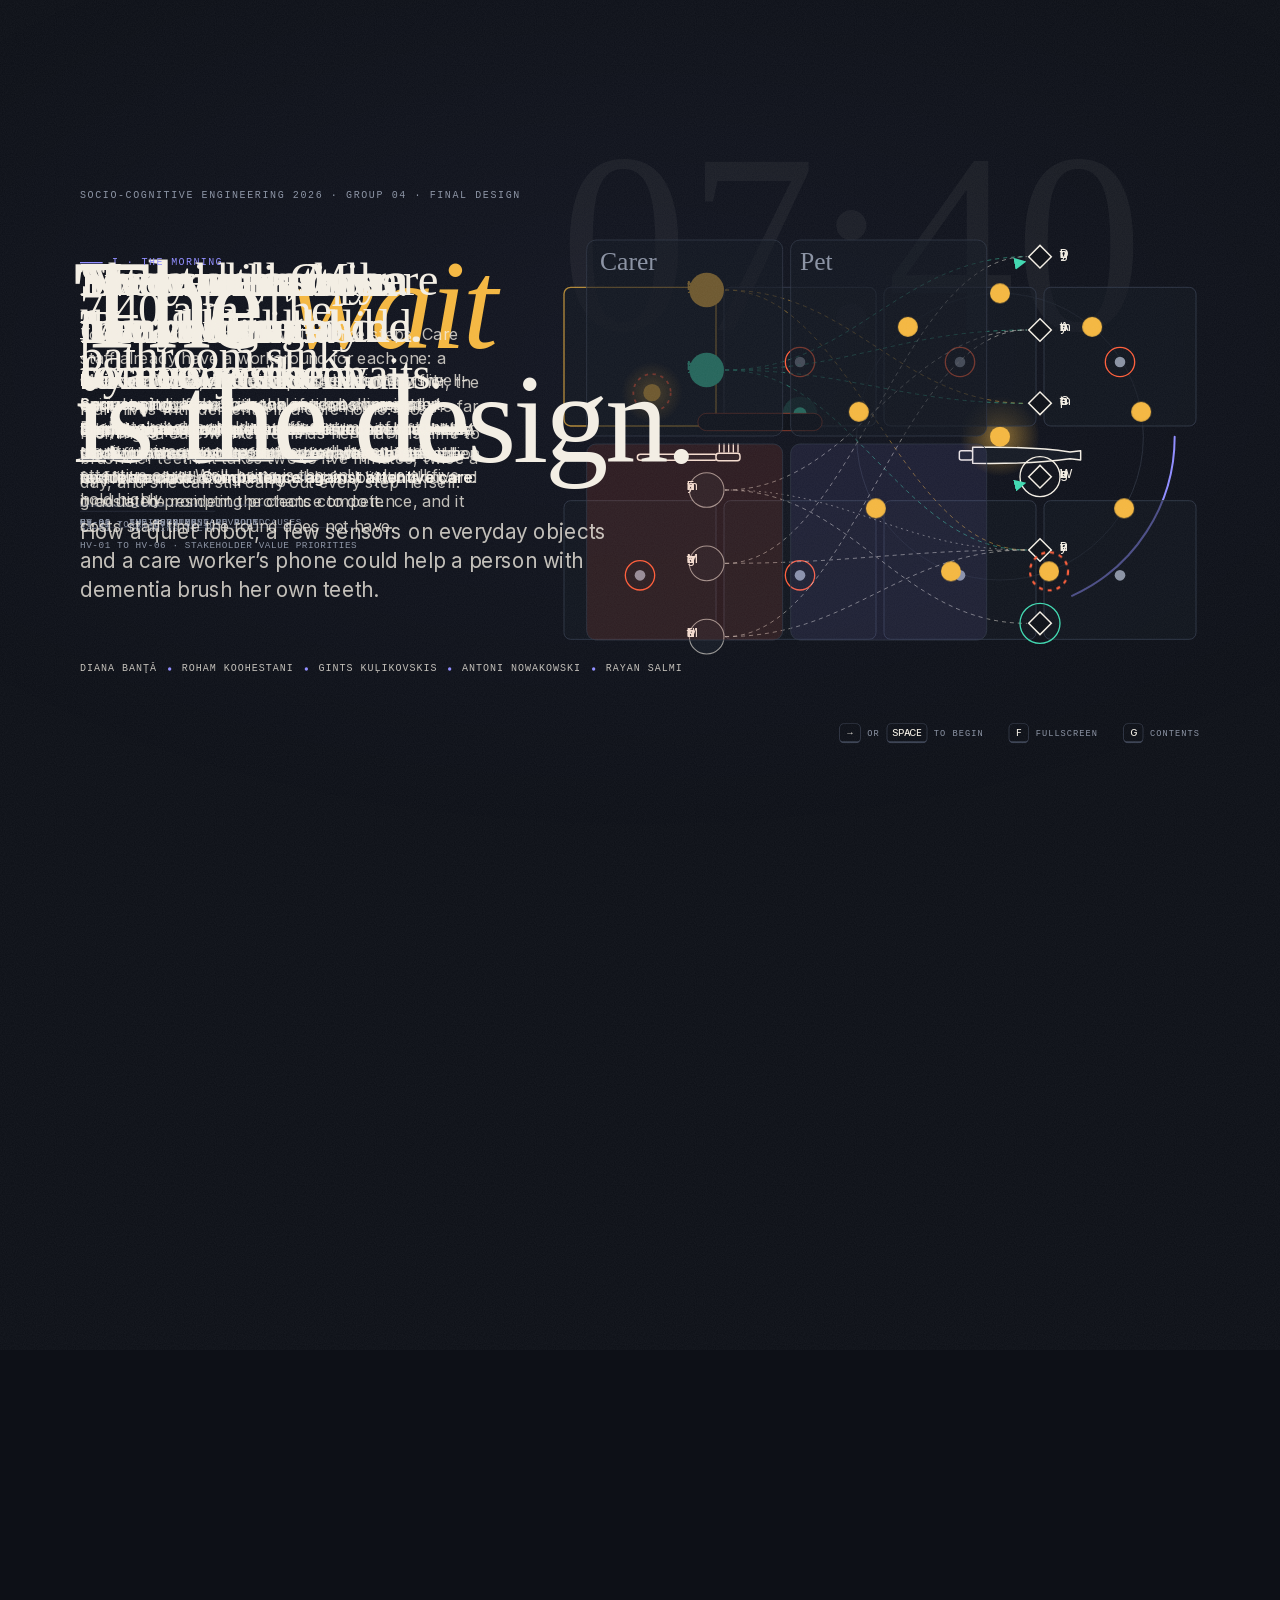
==== website/index.html @ d918178c "Add evaluation pages, Foundation Coherence and presentation website Sync wiki content after push, su" ====
<!doctype html>
<html lang="en">
<head>
  <meta charset="utf-8">
  <meta name="viewport" content="width=device-width, initial-scale=1">
  <title>The wait is the design · SCE 2026 Group 04</title>
  <meta name="description" content="Final design presentation, Socio-Cognitive Engineering 2026, Group 04: graduated, robot-supported tooth brushing for people with dementia in a care home.">
  <link rel="icon" href="data:image/svg+xml,%3Csvg xmlns=%22http://www.w3.org/2000/svg%22 viewBox=%220 0 32 32%22%3E%3Crect width=%2232%22 height=%2232%22 rx=%227%22 fill=%22%230D1017%22/%3E%3Ccircle cx=%2216%22 cy=%2216%22 r=%226%22 fill=%22%23F4B740%22/%3E%3Ccircle cx=%2216%22 cy=%2216%22 r=%2211%22 fill=%22none%22 stroke=%22%238F8CFF%22 stroke-width=%222.5%22 stroke-dasharray=%2218 52%22/%3E%3C/svg%3E">
  <link rel="stylesheet" href="css/style.css">
</head>
<body>
  <!-- Scroll length lives here; the stage itself is fixed and scrubbed by scroll position. -->
  <div id="scroller" aria-hidden="true"></div>

  <main id="stage" aria-live="polite">
    <svg id="art" viewBox="0 0 1920 1080" width="1920" height="1080" aria-hidden="true">
      <defs>
        <marker id="arrow-paper" viewBox="0 0 10 10" refX="8" refY="5" markerWidth="7" markerHeight="7" orient="auto-start-reverse">
          <path d="M0 0 L10 5 L0 10 z" fill="#F3EEE4"/>
        </marker>
        <marker id="arrow-alert" viewBox="0 0 10 10" refX="8" refY="5" markerWidth="7" markerHeight="7" orient="auto-start-reverse">
          <path d="M0 0 L10 5 L0 10 z" fill="#FF5E3A"/>
        </marker>
        <marker id="arrow-sys" viewBox="0 0 10 10" refX="8" refY="5" markerWidth="7" markerHeight="7" orient="auto-start-reverse">
          <path d="M0 0 L10 5 L0 10 z" fill="#8F8CFF"/>
        </marker>
        <marker id="arrow-myra" viewBox="0 0 10 10" refX="8" refY="5" markerWidth="7" markerHeight="7" orient="auto-start-reverse">
          <path d="M0 0 L10 5 L0 10 z" fill="#3FD8B0"/>
        </marker>
        <marker id="arrow-muted" viewBox="0 0 10 10" refX="8" refY="5" markerWidth="7" markerHeight="7" orient="auto-start-reverse">
          <path d="M0 0 L10 5 L0 10 z" fill="#8A92A3"/>
        </marker>
        <radialGradient id="glow-mary">
          <stop offset="0" stop-color="#F4B740" stop-opacity=".55"/>
          <stop offset="1" stop-color="#F4B740" stop-opacity="0"/>
        </radialGradient>
        <radialGradient id="glow-sys">
          <stop offset="0" stop-color="#8F8CFF" stop-opacity=".6"/>
          <stop offset="1" stop-color="#8F8CFF" stop-opacity="0"/>
        </radialGradient>
      </defs>
    </svg>
    <div id="layer"></div>
    <div id="hud"></div>
  </main>

  <div id="index" hidden></div>
  <noscript><p class="noscript">This presentation needs JavaScript.</p></noscript>

  <script src="vendor/gsap.min.js"></script>
  <script src="js/engine.js"></script>
  <script src="js/lib.js"></script>
  <script src="js/scenes-a.js"></script>
  <script src="js/scenes-b.js"></script>
  <script src="js/scenes-c.js"></script>
  <script src="js/scenes-d.js"></script>
  <script src="js/main.js"></script>
</body>
</html>
---- website/css/style.css ----
/* ------------------------------------------------------------------
   Fonts (vendored so the deck runs offline)
   ------------------------------------------------------------------ */
@font-face {
  font-family: "Instrument Serif"; font-style: normal; font-weight: 400; font-display: block;
  src: url(../fonts/InstrumentSerif-Regular.woff2) format("woff2");
  unicode-range: U+0000-00FF, U+0131, U+0152-0153, U+02BB-02BC, U+02C6, U+02DA, U+02DC, U+0304, U+0308, U+0329, U+2000-206F, U+20AC, U+2122, U+2191, U+2193, U+2212, U+2215, U+FEFF, U+FFFD;
}
@font-face {
  font-family: "Instrument Serif"; font-style: normal; font-weight: 400; font-display: block;
  src: url(../fonts/InstrumentSerif-Regular-ext.woff2) format("woff2");
  unicode-range: U+0100-02BA, U+02BD-02C5, U+02C7-02CC, U+02CE-02D7, U+02DD-02FF, U+1E00-1E9F, U+1EF2-1EFF, U+2C60-2C7F, U+A720-A7FF;
}
@font-face {
  font-family: "Instrument Serif"; font-style: italic; font-weight: 400; font-display: block;
  src: url(../fonts/InstrumentSerif-Italic.woff2) format("woff2");
  unicode-range: U+0000-00FF, U+0131, U+0152-0153, U+02BB-02BC, U+02C6, U+02DA, U+02DC, U+0304, U+0308, U+0329, U+2000-206F, U+20AC, U+2122, U+2191, U+2193, U+2212, U+2215, U+FEFF, U+FFFD;
}
@font-face {
  font-family: "Instrument Serif"; font-style: italic; font-weight: 400; font-display: block;
  src: url(../fonts/InstrumentSerif-Italic-ext.woff2) format("woff2");
  unicode-range: U+0100-02BA, U+02BD-02C5, U+02C7-02CC, U+02CE-02D7, U+02DD-02FF, U+1E00-1E9F, U+1EF2-1EFF, U+2C60-2C7F, U+A720-A7FF;
}
@font-face {
  font-family: "Inter"; font-style: normal; font-weight: 300 700; font-display: block;
  src: url(../fonts/Inter-Variable.woff2) format("woff2");
  unicode-range: U+0000-00FF, U+0131, U+0152-0153, U+02BB-02BC, U+02C6, U+02DA, U+02DC, U+0304, U+0308, U+0329, U+2000-206F, U+20AC, U+2122, U+2191, U+2193, U+2212, U+2215, U+FEFF, U+FFFD;
}
@font-face {
  font-family: "Inter"; font-style: normal; font-weight: 300 700; font-display: block;
  src: url(../fonts/Inter-Variable-ext.woff2) format("woff2");
  unicode-range: U+0100-02BA, U+02BD-02C5, U+02C7-02CC, U+02CE-02D7, U+02DD-02FF, U+1E00-1E9F, U+1EF2-1EFF, U+2C60-2C7F, U+A720-A7FF;
}
@font-face {
  font-family: "JetBrains Mono"; font-style: normal; font-weight: 400 600; font-display: block;
  src: url(../fonts/JetBrainsMono-Variable.woff2) format("woff2");
  unicode-range: U+0000-00FF, U+0131, U+0152-0153, U+02BB-02BC, U+02C6, U+02DA, U+02DC, U+0304, U+0308, U+0329, U+2000-206F, U+20AC, U+2122, U+2191, U+2193, U+2212, U+2215, U+FEFF, U+FFFD;
}
@font-face {
  font-family: "JetBrains Mono"; font-style: normal; font-weight: 400 600; font-display: block;
  src: url(../fonts/JetBrainsMono-Variable-ext.woff2) format("woff2");
  unicode-range: U+0100-02BA, U+02BD-02C5, U+02C7-02CC, U+02CE-02D7, U+02DD-02FF, U+1E00-1E9F, U+1EF2-1EFF, U+2C60-2C7F, U+A720-A7FF;
}

/* ------------------------------------------------------------------
   Palette. Every accent has one meaning, used everywhere:
   marigold = Mary (resident) · mint = Myra (care worker)
   violet = the system · vermilion = tension, risk, adverse
   ------------------------------------------------------------------ */
:root {
  --ink: #0D1017;
  --ink-2: #151A24;
  --ink-3: #1E2431;
  --line: #2B3242;
  --paper: #F3EEE4;
  --paper-2: rgba(243, 238, 228, .78);
  --muted: #8A92A3;
  --mary: #F4B740;
  --myra: #3FD8B0;
  --sys: #8F8CFF;
  --alert: #FF5E3A;

  --serif: "Instrument Serif", "Iowan Old Style", Georgia, serif;
  --sans: "Inter", -apple-system, "Segoe UI", Helvetica, Arial, sans-serif;
  --mono: "JetBrains Mono", ui-monospace, "SF Mono", Menlo, monospace;
}

* { box-sizing: border-box; }

html {
  background: var(--ink);
  scroll-behavior: auto;
  scrollbar-width: none;
}
html::-webkit-scrollbar { display: none; }

body {
  margin: 0;
  background: var(--ink);
  color: var(--paper);
  font-family: var(--sans);
  -webkit-font-smoothing: antialiased;
  text-rendering: optimizeLegibility;
  overflow-x: hidden;
}

/* Subtle paper grain and vignette over the whole viewport */
body::before {
  content: "";
  position: fixed; inset: 0;
  pointer-events: none;
  z-index: 0;
  background:
    radial-gradient(120% 90% at 50% 40%, rgba(143, 140, 255, .045), transparent 60%),
    radial-gradient(140% 120% at 50% 50%, transparent 55%, rgba(0, 0, 0, .55));
}
body::after {
  content: "";
  position: fixed; inset: -50%;
  pointer-events: none;
  z-index: 3;
  opacity: .055;
  background-image: url("data:image/svg+xml;utf8,<svg xmlns='http://www.w3.org/2000/svg' width='160' height='160'><filter id='n'><feTurbulence type='fractalNoise' baseFrequency='.9' numOctaves='2' stitchTiles='stitch'/><feColorMatrix values='0 0 0 0 1  0 0 0 0 1  0 0 0 0 1  0 0 0 .9 0'/></filter><rect width='100%' height='100%' filter='url(%23n)'/></svg>");
}

#scroller { position: relative; width: 1px; z-index: -1; }

#stage {
  position: fixed;
  left: 50%; top: 50%;
  width: 1920px; height: 1080px;
  transform-origin: 50% 50%;
  z-index: 1;
  cursor: default;
  user-select: none;
  -webkit-user-select: none;
}
#art, #layer, #hud {
  position: absolute; left: 0; top: 0;
  width: 1920px; height: 1080px;
}
#art { overflow: visible; }
#layer { pointer-events: none; }
#layer a { pointer-events: auto; }
#hud { pointer-events: none; z-index: 5; }

.noscript { position: fixed; inset: 0; display: grid; place-items: center; font: 24px var(--sans); }

/* ------------------------------------------------------------------
   Generic absolutely positioned blocks inside the stage
   ------------------------------------------------------------------ */
.abs { position: absolute; }
.pair { position: absolute; left: 0; top: 0; width: 1920px; height: 1080px; transform-origin: 0 0; }

em { font-style: italic; }
.c-mary { color: var(--mary); }
.c-myra { color: var(--myra); }
.c-sys { color: var(--sys); }
.c-alert { color: var(--alert); }
.c-muted { color: var(--muted); }

/* ------------------------------------------------------------------
   Captions: kicker, headline, body, citation
   ------------------------------------------------------------------ */
.cap { position: absolute; width: 600px; }
.cap .k {
  font: 500 15px/1.2 var(--mono);
  letter-spacing: .14em;
  text-transform: uppercase;
  color: var(--sys);
  margin-bottom: 26px;
  display: flex; align-items: center; gap: 14px;
}
.cap .k::before {
  content: ""; width: 34px; height: 2px; background: currentColor; display: inline-block;
}
.cap h2 {
  font: 400 70px/1.0 var(--serif);
  letter-spacing: -.012em;
  margin: 0 0 28px;
  color: var(--paper);
  text-wrap: balance;
}
.cap h2 em { color: var(--mary); }
.cap .b {
  font: 400 24px/1.52 var(--sans);
  color: var(--paper-2);
  margin: 0 0 22px;
  text-wrap: pretty;
}
.cap .b b { color: var(--paper); font-weight: 600; }
.cap .c {
  font: 400 14px/1.5 var(--mono);
  letter-spacing: .06em;
  color: var(--muted);
  text-transform: uppercase;
  padding-top: 16px;
  border-top: 1px solid var(--line);
  display: inline-block;
}
.cap .q {
  font: italic 400 40px/1.15 var(--serif);
  color: var(--sys);
  margin: 6px 0 24px;
  padding-left: 22px;
  border-left: 3px solid var(--sys);
}

/* Wide caption variant (for full-width visuals such as the graph) */
.cap.wide { width: 1400px; }
.cap.wide h2 { font-size: 60px; margin-bottom: 14px; }
.cap.wide .b { max-width: 1250px; margin-bottom: 0; }

/* Big typographic statements */
.statement h1 {
  font: 400 190px/.9 var(--serif);
  letter-spacing: -.025em;
  margin: 0;
}
.statement h1 em { color: var(--mary); }

.kicker {
  font: 500 15px/1.2 var(--mono);
  letter-spacing: .16em;
  text-transform: uppercase;
  color: var(--muted);
}

.lede { font: 400 31px/1.42 var(--sans); color: var(--paper-2); text-wrap: pretty; }

.mono { font-family: var(--mono); }
.label {
  font: 500 13px/1.3 var(--mono);
  letter-spacing: .12em;
  text-transform: uppercase;
  color: var(--muted);
}

/* ------------------------------------------------------------------
   Cards
   ------------------------------------------------------------------ */
.card {
  position: absolute;
  background: var(--ink-2);
  border: 1px solid var(--line);
  border-radius: 14px;
  padding: 26px 26px 24px;
  overflow: hidden;
}
.card::before {
  content: ""; position: absolute; left: 0; top: 0; right: 0; height: 4px;
  background: var(--accent, var(--line));
}
.card .id { font: 500 13px/1 var(--mono); letter-spacing: .12em; color: var(--accent, var(--muted)); text-transform: uppercase; }
.card h3 { font: 400 36px/1.02 var(--serif); margin: 14px 0 12px; color: var(--paper); }
.card p { font: 400 18px/1.45 var(--sans); color: var(--paper-2); margin: 0; }
.card .foot { position: absolute; left: 26px; right: 26px; bottom: 20px; font: 400 12px/1.4 var(--mono); letter-spacing: .08em; color: var(--muted); text-transform: uppercase; }

/* Persona cards */
.persona { padding: 34px 36px; }
.persona .name { font: 400 96px/.9 var(--serif); margin: 18px 0 30px; }
.persona .lab { font: 500 13px/1 var(--mono); letter-spacing: .14em; text-transform: uppercase; color: var(--muted); margin: 0 0 10px; }
.persona .lab.no { color: var(--alert); }
.persona p { font-size: 21px; line-height: 1.45; margin: 0 0 26px; }
.persona p.refuse { font: italic 400 30px/1.15 var(--serif); color: var(--paper); }

/* Tech cards */
.tcard { width: 320px; height: 185px; padding: 22px 22px 18px; }
.tcard h3 { font-size: 31px; margin: 10px 0 8px; }
.tcard p { font-size: 16px; line-height: 1.4; }
.tcard .strike { position: absolute; left: 18px; top: 66px; height: 3px; width: 0; background: var(--alert); transform-origin: 0 50%; }
.col-head { font: 500 14px/1 var(--mono); letter-spacing: .16em; text-transform: uppercase; }

/* Claim cards */
.ccard { width: 250px; height: 170px; padding: 18px 18px 16px; }
.ccard .row { display: flex; justify-content: space-between; align-items: center; }
.ccard .fn { font: 500 12px/1 var(--mono); letter-spacing: .08em; color: var(--sys); border: 1px solid rgba(143,140,255,.5); border-radius: 99px; padding: 5px 9px; }
.ccard p { font: 400 19px/1.3 var(--serif); font-size: 23px; color: var(--paper); margin-top: 16px; }
.ccard.adverse { background: linear-gradient(180deg, rgba(255,94,58,.16), rgba(255,94,58,.06)); border-color: rgba(255,94,58,.55); }

.bigcard { width: 330px; height: 650px; padding: 30px 28px; }
.bigcard .tag { display: inline-block; font: 500 12px/1 var(--mono); letter-spacing: .14em; text-transform: uppercase; padding: 7px 10px; border-radius: 99px; border: 1px solid currentColor; }
.bigcard h3 { font-size: 34px; line-height: 1.08; margin: 22px 0 26px; }
.bigcard .lab { font: 500 12px/1 var(--mono); letter-spacing: .14em; text-transform: uppercase; color: var(--muted); margin: 0 0 8px; }
.bigcard p { font-size: 17px; margin-bottom: 22px; }

/* Objective rows */
.orow {
  position: absolute; width: 1040px; height: 94px;
  display: grid; grid-template-columns: 96px 108px 1fr 230px; align-items: center;
  border-top: 1px solid var(--line);
  padding: 0 18px;
}
.orow .oid { font: 500 15px/1 var(--mono); color: var(--sys); letter-spacing: .06em; }
.orow .pri { font: 500 12px/1 var(--mono); letter-spacing: .14em; text-transform: uppercase; justify-self: start; padding: 7px 10px; border-radius: 99px; border: 1px solid var(--paper-2); color: var(--paper); }
.orow .pri.must { background: var(--paper); color: var(--ink); border-color: var(--paper); }
.orow .ot { font: 400 29px/1.1 var(--serif); color: var(--paper); padding-right: 20px; }
.orow .os { font: 400 13px/1.4 var(--mono); color: var(--muted); letter-spacing: .04em; text-align: right; text-transform: uppercase; }
.orow .hl { position: absolute; inset: 0; background: linear-gradient(90deg, rgba(244,183,64,.16), rgba(244,183,64,0)); border-left: 4px solid var(--mary); opacity: 0; }

/* Measure table */
.mrow { position: absolute; width: 1040px; display: grid; grid-template-columns: 90px 300px 1fr 190px; gap: 12px; align-items: baseline; padding: 14px 0; border-top: 1px solid var(--line); }
.mrow .mid { font: 500 15px/1 var(--mono); color: var(--sys); }
.mrow .mt { font: 400 25px/1.1 var(--serif); }
.mrow .mh { font: 400 17px/1.4 var(--sans); color: var(--paper-2); }
.mrow .mc { font: 400 13px/1.4 var(--mono); color: var(--muted); text-align: right; letter-spacing: .04em; }

/* Evaluation stations */
.station { position: absolute; width: 330px; }
.station .num { font: 400 15px/1 var(--mono); color: var(--sys); letter-spacing: .12em; }
.station h3 { font: 400 38px/1.02 var(--serif); margin: 12px 0 14px; }
.station p { font: 400 18px/1.45 var(--sans); color: var(--paper-2); margin: 0 0 18px; }
.station .lab { font: 500 12px/1 var(--mono); letter-spacing: .14em; text-transform: uppercase; color: var(--muted); margin-bottom: 6px; }
.station .v { font: 500 15px/1.4 var(--mono); color: var(--paper); margin-bottom: 14px; }

/* Open item tickets */
.ticket { width: 505px; height: 300px; padding: 26px 28px; }
.ticket .top { display: flex; justify-content: space-between; align-items: center; }
.ticket .st { font: 500 12px/1 var(--mono); letter-spacing: .14em; color: var(--alert); border: 1px solid var(--alert); border-radius: 99px; padding: 6px 10px; }
.ticket h3 { font-size: 38px; margin: 18px 0 12px; }
.ticket p { font-size: 18px; }
.ticket .next { position: absolute; left: 28px; right: 28px; bottom: 22px; font: 400 15px/1.45 var(--sans); color: var(--paper); }
.ticket .next b { font: 500 12px/1 var(--mono); letter-spacing: .14em; color: var(--sys); margin-right: 8px; }

/* ------------------------------------------------------------------
   Speech bubble, phone, level meter
   ------------------------------------------------------------------ */
.bubble {
  position: absolute;
  width: 360px;
  padding: 22px 26px;
  background: var(--paper);
  color: var(--ink);
  border-radius: 22px 22px 6px 22px;
  font: 400 30px/1.15 var(--serif);
  box-shadow: 0 20px 60px rgba(0,0,0,.45);
}
.bubble .who { display: block; font: 500 12px/1 var(--mono); letter-spacing: .14em; text-transform: uppercase; color: #5d56d6; margin-bottom: 10px; }

.phone {
  position: absolute; width: 340px; height: 690px;
  border-radius: 48px;
  background: #07090D;
  border: 2px solid #3a4152;
  box-shadow: 0 40px 120px rgba(0,0,0,.6), inset 0 0 0 8px #11141b;
  padding: 64px 22px 22px;
  overflow: hidden;
}
.phone::before { content: ""; position: absolute; top: 20px; left: 50%; width: 100px; height: 26px; margin-left: -50px; border-radius: 99px; background: #000; }
.phone .ptime { position: absolute; top: 22px; left: 36px; font: 600 15px/1 var(--sans); color: var(--paper); }
.phone .app { font: 500 12px/1 var(--mono); letter-spacing: .14em; text-transform: uppercase; color: var(--muted); margin: 10px 4px 16px; }
.pcard { position: absolute; left: 22px; right: 22px; top: 110px; background: var(--ink-2); border: 1px solid var(--line); border-radius: 20px; padding: 22px 20px; }
.pcard .t { font: 400 30px/1.05 var(--serif); margin-bottom: 4px; }
.pcard .s { font: 400 13px/1.3 var(--mono); color: var(--muted); letter-spacing: .06em; margin-bottom: 18px; text-transform: uppercase; }
.pcard .r { display: flex; justify-content: space-between; align-items: baseline; padding: 14px 0; border-top: 1px solid var(--line); font: 400 16px/1.2 var(--sans); color: var(--paper-2); }
.pcard .r b { font: 600 17px/1.2 var(--sans); color: var(--paper); }
.pcard.alertc { border-color: var(--alert); background: linear-gradient(180deg, rgba(255,94,58,.2), rgba(255,94,58,.05)); }
.pcard.alertc .t { color: var(--paper); }
.pcard .flag { font: 500 12px/1 var(--mono); letter-spacing: .14em; text-transform: uppercase; color: var(--alert); margin-bottom: 12px; }
.pfoot { position: absolute; left: 22px; right: 22px; bottom: 26px; font: 400 13px/1.45 var(--mono); color: var(--muted); letter-spacing: .04em; }

.never { position: absolute; width: 330px; }
.never .lab { font: 500 13px/1 var(--mono); letter-spacing: .14em; text-transform: uppercase; color: var(--alert); margin-bottom: 18px; }
.never .it { position: relative; font: 400 36px/1.35 var(--serif); color: var(--paper-2); display: table; }
.never .it i { position: absolute; left: -4px; right: -4px; top: 54%; height: 3px; background: var(--alert); transform-origin: 0 50%; }

.meter { position: absolute; display: flex; gap: 6px; }
.meter .seg { width: 70px; }
.meter .bar { height: 8px; border-radius: 4px; background: var(--line); position: relative; overflow: hidden; }
.meter .bar i { position: absolute; inset: 0; background: var(--sys); opacity: 0; }
.meter .seg:last-child .bar i { background: var(--myra); }
.meter .nm { font: 500 11px/1 var(--mono); letter-spacing: .1em; color: var(--muted); margin-top: 9px; text-transform: uppercase; }
.meter-lab { position: absolute; font: 500 12px/1 var(--mono); letter-spacing: .14em; color: var(--muted); text-transform: uppercase; }

.inset {
  position: absolute; padding: 16px 20px; border-radius: 14px;
  border: 1px solid rgba(63,216,176,.45); background: rgba(63,216,176,.07);
  font: 400 17px/1.35 var(--sans); color: var(--paper-2);
  display: flex; gap: 14px; align-items: center;
}
.inset .dot { width: 16px; height: 16px; border-radius: 50%; background: var(--myra); flex: none; box-shadow: 0 0 0 6px rgba(63,216,176,.18); }
.inset b { color: var(--myra); font: 500 12px/1 var(--mono); letter-spacing: .14em; display: block; margin-bottom: 5px; }

/* Stats */
.stat .lab { font: 500 14px/1.35 var(--mono); letter-spacing: .14em; text-transform: uppercase; margin-bottom: 8px; }
.stat .num { font: 400 250px/.86 var(--serif); letter-spacing: -.03em; }
.stat .sub { font: 400 20px/1.45 var(--sans); color: var(--paper-2); margin-top: 18px; }

.zero .num { font: 400 200px/.85 var(--serif); color: var(--alert); }
.zero .lab { font: 500 14px/1.4 var(--mono); letter-spacing: .14em; text-transform: uppercase; color: var(--paper-2); margin-top: 10px; }

/* Callouts */
.callout { position: absolute; width: 300px; font: 400 19px/1.4 var(--sans); color: var(--paper-2); }
.callout b { display: block; font: 500 12px/1 var(--mono); letter-spacing: .14em; text-transform: uppercase; color: var(--sys); margin-bottom: 8px; }
.callout.right { text-align: right; }
.pill {
  position: absolute; font: 500 13px/1 var(--mono); letter-spacing: .08em; text-transform: uppercase;
  padding: 9px 13px; border-radius: 99px; border: 1px solid currentColor; white-space: nowrap;
}
.pill.solid { background: var(--ink); }

.tq { position: absolute; width: 250px; font: italic 400 27px/1.15 var(--serif); color: var(--paper); }
.tq b { display: block; font: 500 12px/1 var(--mono); font-style: normal; letter-spacing: .14em; color: var(--alert); margin-bottom: 10px; }

/* Ladder labels */
.lstep { position: absolute; width: 182px; }
.lstep .n { font: 500 13px/1 var(--mono); letter-spacing: .14em; color: var(--sys); text-transform: uppercase; }
.lstep h4 { font: 400 32px/1 var(--serif); margin: 8px 0 8px; font-weight: 400; }
.lstep p { font: 400 15px/1.35 var(--sans); color: var(--paper-2); margin: 0; }
.lstep.myra .n { color: var(--myra); }

.cmp { position: absolute; width: 470px; }
.cmp .lab { font: 500 13px/1 var(--mono); letter-spacing: .14em; text-transform: uppercase; margin-bottom: 12px; }
.cmp h3 { font: 400 40px/1.02 var(--serif); margin: 0 0 12px; }
.cmp p { font: 400 18px/1.45 var(--sans); color: var(--paper-2); margin: 0; }

.fallback { position: absolute; border: 1px dashed rgba(255,94,58,.7); border-radius: 14px; padding: 20px 26px; font: 400 20px/1.45 var(--sans); color: var(--paper); background: rgba(255,94,58,.06); }
.fallback b { font: 500 13px/1 var(--mono); letter-spacing: .14em; color: var(--alert); margin-right: 12px; text-transform: uppercase; }

/* Swimlane labels */
.lane-lab { position: absolute; font: 500 13px/1.3 var(--mono); letter-spacing: .14em; text-transform: uppercase; }
.box { position: absolute; border-radius: 12px; padding: 14px 16px; border: 1.5px solid currentColor; background: var(--ink-2); }
.box .n { font: 500 12px/1 var(--mono); letter-spacing: .12em; }
.box h4 { font: 400 26px/1.02 var(--serif); margin: 6px 0 4px; color: var(--paper); font-weight: 400; }
.box p { font: 400 14px/1.3 var(--sans); color: var(--paper-2); margin: 0; }
.chip { position: absolute; font: 500 13px/1 var(--mono); letter-spacing: .06em; padding: 9px 12px; border-radius: 8px; border: 1px solid var(--line); color: var(--paper); background: var(--ink-2); white-space: nowrap; }
.path-lab { position: absolute; width: 330px; font: 400 16px/1.4 var(--sans); color: var(--paper); }
.path-lab b { display: block; font: 500 12px/1 var(--mono); letter-spacing: .14em; color: var(--alert); margin-bottom: 7px; text-transform: uppercase; }

/* Tree */
.tnode { position: absolute; width: 330px; padding: 14px 18px; border-radius: 12px; font: 400 18px/1.35 var(--sans); color: var(--paper); background: var(--ink-2); border: 1px solid var(--line); }
.tnode b { display: block; font: 500 12px/1 var(--mono); letter-spacing: .14em; text-transform: uppercase; margin-bottom: 7px; }
.tnode.cond { border-color: rgba(255,94,58,.6); }
.tnode.cond b { color: var(--alert); }
.tnode.out { border-color: rgba(143,140,255,.6); }
.tnode.out b { color: var(--sys); }

/* Graph */
.gnode rect { fill: var(--ink-2); stroke: #3a4254; stroke-width: 1.2; }
.gnode .gid { font: 500 11px var(--mono); fill: var(--muted); letter-spacing: .04em; }
.gnode .gnm { font: 500 12.5px var(--sans); fill: var(--paper); }
.ghead { font: 500 11.5px var(--mono); fill: var(--muted); letter-spacing: .12em; text-transform: uppercase; }

/* SVG text helpers */
.st-mono { font-family: var(--mono); }
.st-sans { font-family: var(--sans); }
.st-serif { font-family: var(--serif); }

/* Ambient loops (never touched by GSAP, so scrubbing stays deterministic) */
@keyframes spin { to { transform: rotate(360deg); } }
@keyframes pulse { 0% { transform: scale(.7); opacity: .9; } 100% { transform: scale(1.9); opacity: 0; } }
@keyframes breathe { 0%, 100% { transform: scale(1); } 50% { transform: scale(1.12); } }
@keyframes dash { to { stroke-dashoffset: -40; } }
.spin { transform-box: fill-box; transform-origin: 50% 50%; animation: spin 18s linear infinite; }
.pulse { transform-box: fill-box; transform-origin: 50% 50%; animation: pulse 1.8s ease-out infinite; }
.pulse.slow { animation-duration: 2.6s; }
.breathe { transform-box: fill-box; transform-origin: 50% 50%; animation: breathe 3.2s ease-in-out infinite; }
.marching { animation: dash 1.4s linear infinite; }

/* ------------------------------------------------------------------
   HUD
   ------------------------------------------------------------------ */
.hud-top { position: absolute; left: 120px; right: 120px; top: 44px; display: flex; justify-content: space-between; align-items: center; font: 500 13px/1 var(--mono); letter-spacing: .14em; text-transform: uppercase; color: var(--muted); }
.hud-top .brand { display: flex; gap: 22px; align-items: center; }
.hud-top .brand i { width: 7px; height: 7px; border-radius: 50%; background: var(--mary); display: inline-block; }
.hud-top .chap { color: var(--paper); }
.hud-top .count b { color: var(--paper); font-weight: 500; }
.hud-top .mode { margin-right: 26px; color: #596173; }

.rail { position: absolute; left: 120px; right: 120px; bottom: 30px; height: 20px; pointer-events: auto; }
.rail .seg { position: absolute; top: 0; height: 20px; cursor: pointer; }
.rail .seg .track { position: absolute; left: 0; right: 4px; top: 9px; height: 2px; background: #262c39; border-radius: 2px; overflow: hidden; }
.rail .seg .fill { position: absolute; left: 0; top: 0; bottom: 0; width: 0; background: var(--paper); }
.rail .seg .nm { position: absolute; left: 0; top: -16px; font: 500 10.5px/1 var(--mono); letter-spacing: .12em; text-transform: uppercase; color: #586072; white-space: nowrap; transition: color .3s; }
.rail .seg.on .nm { color: var(--paper); }
.rail .seg:hover .nm { color: var(--paper-2); }

.hint { position: absolute; font: 500 13px/1 var(--mono); letter-spacing: .12em; text-transform: uppercase; color: var(--muted); display: flex; gap: 10px; align-items: center; }
.key { display: inline-grid; place-items: center; min-width: 30px; height: 30px; padding: 0 8px; border: 1px solid #3a4152; border-bottom-width: 3px; border-radius: 7px; color: var(--paper); font: 500 14px/1 var(--sans); letter-spacing: 0; }

/* Chapter index overlay */
#index {
  position: fixed; inset: 0; z-index: 10;
  background: rgba(9, 11, 16, .94);
  backdrop-filter: blur(8px);
  padding: 7vh 8vw;
  overflow: auto;
  color: var(--paper);
}
#index[hidden] { display: none; }
#index h2 { font: 400 56px/1 var(--serif); margin: 0 0 4vh; }
#index h2 span { font: 500 13px/1 var(--mono); letter-spacing: .14em; color: var(--muted); margin-left: 18px; text-transform: uppercase; vertical-align: middle; }
#index .cols { display: grid; grid-template-columns: repeat(3, 1fr); gap: 3vh 3vw; }
#index .ch h3 { font: 500 12px/1 var(--mono); letter-spacing: .14em; text-transform: uppercase; color: var(--sys); margin: 0 0 12px; }
#index .ch a { display: flex; gap: 12px; font: 400 17px/1.25 var(--sans); color: var(--paper-2); text-decoration: none; padding: 6px 0; border-top: 1px solid #202633; }
#index .ch a:hover { color: var(--paper); }
#index .ch a.on { color: var(--mary); }
#index .ch a span { font: 400 12px/1.8 var(--mono); color: var(--muted); width: 26px; flex: none; }
#index .keys { margin-top: 4vh; font: 400 14px/2 var(--mono); color: var(--muted); display: flex; flex-wrap: wrap; gap: 8px 30px; }

/* ------------------------------------------------------------------
   Cover intro and small pieces added with the scenes
   ------------------------------------------------------------------ */
@keyframes rise { from { opacity: 0; transform: translateY(26px); } }
@keyframes pop { from { transform: scale(0); } }
.rise { animation: rise 1.1s cubic-bezier(.2, .7, .2, 1) both; }
.cover .rise:nth-child(2) { animation-delay: .1s; }
.cover .rise:nth-child(3) { animation-delay: .25s; }
.cover .rise:nth-child(4) { animation-delay: .4s; }
.cover .rise:nth-child(5) { animation-delay: .7s; }
.pop { transform-box: fill-box; transform-origin: 50% 50%; animation: pop .9s cubic-bezier(.2, .8, .3, 1.3) both; }

.names { font: 500 15px/1.4 var(--mono); letter-spacing: .1em; text-transform: uppercase; color: var(--paper-2); display: flex; flex-wrap: wrap; align-items: center; gap: 10px 16px; }
.names i { width: 5px; height: 5px; border-radius: 50%; background: var(--sys); display: inline-block; }

.counter { display: flex; align-items: center; gap: 22px; }
.counter .num { font: 400 104px/.9 var(--serif); color: var(--myra); min-width: 60px; }
.counter .label { line-height: 1.7; }

.meter .seg { width: 62px; }

.abab { display: flex; gap: 4px; margin: 0 0 18px; }
.abab span { flex: 1; font: 500 11px/1 var(--mono); letter-spacing: .08em; text-transform: uppercase; color: var(--muted); padding: 9px 0; text-align: center; border-radius: 6px; border: 1px solid var(--line); }
.abab span.on { color: var(--ink); background: var(--sys); border-color: var(--sys); }

.statement h1 em.c-sys { color: var(--sys); }
.pcard .r { gap: 18px; }
.pcard .r b { text-align: right; }
.chips { display: flex; flex-wrap: wrap; gap: 10px; }
.chips .chip { position: static; }
.lane-lab { line-height: 1.55; }
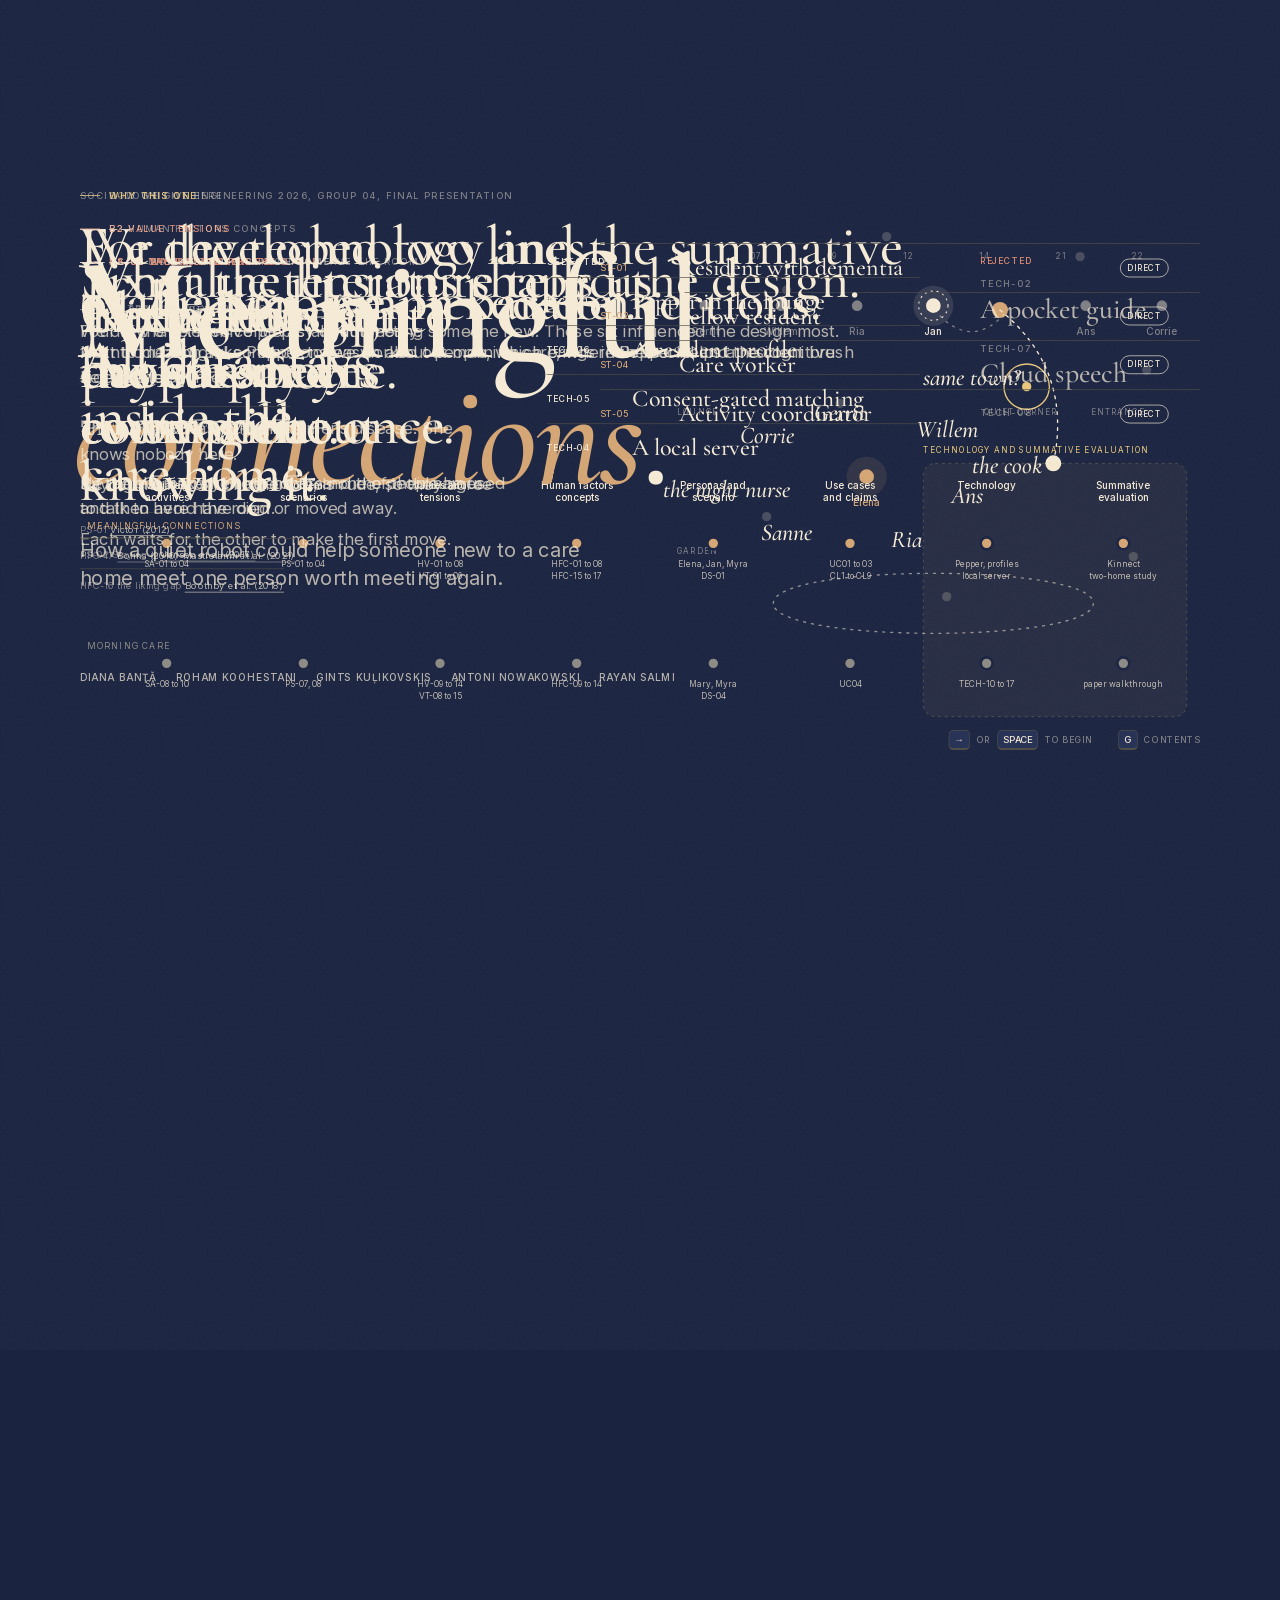
==== commit 74e418ca: "Rebuild presentation website around Elena's first week" ====
--- a/website/index.html
+++ b/website/index.html
@@ -3,9 +3,9 @@
 <head>
   <meta charset="utf-8">
   <meta name="viewport" content="width=device-width, initial-scale=1">
-  <title>The wait is the design · SCE 2026 Group 04</title>
-  <meta name="description" content="Final design presentation, Socio-Cognitive Engineering 2026, Group 04: graduated, robot-supported tooth brushing for people with dementia in a care home.">
-  <link rel="icon" href="data:image/svg+xml,%3Csvg xmlns=%22http://www.w3.org/2000/svg%22 viewBox=%220 0 32 32%22%3E%3Crect width=%2232%22 height=%2232%22 rx=%227%22 fill=%22%230D1017%22/%3E%3Ccircle cx=%2216%22 cy=%2216%22 r=%226%22 fill=%22%23F4B740%22/%3E%3Ccircle cx=%2216%22 cy=%2216%22 r=%2211%22 fill=%22none%22 stroke=%22%238F8CFF%22 stroke-width=%222.5%22 stroke-dasharray=%2218 52%22/%3E%3C/svg%3E">
+  <title>Meaningful connections, SCE 2026 Group 04</title>
+  <meta name="description" content="Final presentation, Socio-Cognitive Engineering 2026, Group 04: a quiet robot that helps a newcomer to a care home meet one person worth meeting again.">
+  <link rel="icon" href="data:image/svg+xml,%3Csvg xmlns=%22http://www.w3.org/2000/svg%22 viewBox=%220 0 32 32%22%3E%3Crect width=%2232%22 height=%2232%22 rx=%227%22 fill=%22%23F2EDE4%22/%3E%3Cpath d=%22M9 20 Q16 8 23 14%22 fill=%22none%22 stroke=%22%2317150F%22 stroke-width=%222%22/%3E%3Ccircle cx=%229%22 cy=%2220%22 r=%224%22 fill=%22%23D2552C%22/%3E%3Ccircle cx=%2223%22 cy=%2214%22 r=%224%22 fill=%22%232B7A65%22/%3E%3C/svg%3E">
   <link rel="stylesheet" href="css/style.css">
 </head>
 <body>
@@ -13,38 +13,13 @@
   <div id="scroller" aria-hidden="true"></div>
 
   <main id="stage" aria-live="polite">
-    <svg id="art" viewBox="0 0 1920 1080" width="1920" height="1080" aria-hidden="true">
-      <defs>
-        <marker id="arrow-paper" viewBox="0 0 10 10" refX="8" refY="5" markerWidth="7" markerHeight="7" orient="auto-start-reverse">
-          <path d="M0 0 L10 5 L0 10 z" fill="#F3EEE4"/>
-        </marker>
-        <marker id="arrow-alert" viewBox="0 0 10 10" refX="8" refY="5" markerWidth="7" markerHeight="7" orient="auto-start-reverse">
-          <path d="M0 0 L10 5 L0 10 z" fill="#FF5E3A"/>
-        </marker>
-        <marker id="arrow-sys" viewBox="0 0 10 10" refX="8" refY="5" markerWidth="7" markerHeight="7" orient="auto-start-reverse">
-          <path d="M0 0 L10 5 L0 10 z" fill="#8F8CFF"/>
-        </marker>
-        <marker id="arrow-myra" viewBox="0 0 10 10" refX="8" refY="5" markerWidth="7" markerHeight="7" orient="auto-start-reverse">
-          <path d="M0 0 L10 5 L0 10 z" fill="#3FD8B0"/>
-        </marker>
-        <marker id="arrow-muted" viewBox="0 0 10 10" refX="8" refY="5" markerWidth="7" markerHeight="7" orient="auto-start-reverse">
-          <path d="M0 0 L10 5 L0 10 z" fill="#8A92A3"/>
-        </marker>
-        <radialGradient id="glow-mary">
-          <stop offset="0" stop-color="#F4B740" stop-opacity=".55"/>
-          <stop offset="1" stop-color="#F4B740" stop-opacity="0"/>
-        </radialGradient>
-        <radialGradient id="glow-sys">
-          <stop offset="0" stop-color="#8F8CFF" stop-opacity=".6"/>
-          <stop offset="1" stop-color="#8F8CFF" stop-opacity="0"/>
-        </radialGradient>
-      </defs>
-    </svg>
+    <svg id="art" viewBox="0 0 1920 1080" width="1920" height="1080" aria-hidden="true"></svg>
     <div id="layer"></div>
     <div id="hud"></div>
   </main>
 
   <div id="index" hidden></div>
+  <div id="notes" hidden></div>
   <noscript><p class="noscript">This presentation needs JavaScript.</p></noscript>
 
   <script src="vendor/gsap.min.js"></script>
@@ -54,6 +29,7 @@
   <script src="js/scenes-b.js"></script>
   <script src="js/scenes-c.js"></script>
   <script src="js/scenes-d.js"></script>
+  <script src="js/notes.js"></script>
   <script src="js/main.js"></script>
 </body>
 </html>
--- a/website/css/style.css
+++ b/website/css/style.css
@@ -1,425 +1,196 @@
 /* ------------------------------------------------------------------
    Fonts (vendored so the deck runs offline)
    ------------------------------------------------------------------ */
-@font-face {
-  font-family: "Instrument Serif"; font-style: normal; font-weight: 400; font-display: block;
-  src: url(../fonts/InstrumentSerif-Regular.woff2) format("woff2");
-  unicode-range: U+0000-00FF, U+0131, U+0152-0153, U+02BB-02BC, U+02C6, U+02DA, U+02DC, U+0304, U+0308, U+0329, U+2000-206F, U+20AC, U+2122, U+2191, U+2193, U+2212, U+2215, U+FEFF, U+FFFD;
-}
-@font-face {
-  font-family: "Instrument Serif"; font-style: normal; font-weight: 400; font-display: block;
-  src: url(../fonts/InstrumentSerif-Regular-ext.woff2) format("woff2");
-  unicode-range: U+0100-02BA, U+02BD-02C5, U+02C7-02CC, U+02CE-02D7, U+02DD-02FF, U+1E00-1E9F, U+1EF2-1EFF, U+2C60-2C7F, U+A720-A7FF;
-}
-@font-face {
-  font-family: "Instrument Serif"; font-style: italic; font-weight: 400; font-display: block;
-  src: url(../fonts/InstrumentSerif-Italic.woff2) format("woff2");
-  unicode-range: U+0000-00FF, U+0131, U+0152-0153, U+02BB-02BC, U+02C6, U+02DA, U+02DC, U+0304, U+0308, U+0329, U+2000-206F, U+20AC, U+2122, U+2191, U+2193, U+2212, U+2215, U+FEFF, U+FFFD;
-}
-@font-face {
-  font-family: "Instrument Serif"; font-style: italic; font-weight: 400; font-display: block;
-  src: url(../fonts/InstrumentSerif-Italic-ext.woff2) format("woff2");
-  unicode-range: U+0100-02BA, U+02BD-02C5, U+02C7-02CC, U+02CE-02D7, U+02DD-02FF, U+1E00-1E9F, U+1EF2-1EFF, U+2C60-2C7F, U+A720-A7FF;
-}
-@font-face {
-  font-family: "Inter"; font-style: normal; font-weight: 300 700; font-display: block;
-  src: url(../fonts/Inter-Variable.woff2) format("woff2");
-  unicode-range: U+0000-00FF, U+0131, U+0152-0153, U+02BB-02BC, U+02C6, U+02DA, U+02DC, U+0304, U+0308, U+0329, U+2000-206F, U+20AC, U+2122, U+2191, U+2193, U+2212, U+2215, U+FEFF, U+FFFD;
-}
-@font-face {
-  font-family: "Inter"; font-style: normal; font-weight: 300 700; font-display: block;
-  src: url(../fonts/Inter-Variable-ext.woff2) format("woff2");
-  unicode-range: U+0100-02BA, U+02BD-02C5, U+02C7-02CC, U+02CE-02D7, U+02DD-02FF, U+1E00-1E9F, U+1EF2-1EFF, U+2C60-2C7F, U+A720-A7FF;
-}
-@font-face {
-  font-family: "JetBrains Mono"; font-style: normal; font-weight: 400 600; font-display: block;
-  src: url(../fonts/JetBrainsMono-Variable.woff2) format("woff2");
-  unicode-range: U+0000-00FF, U+0131, U+0152-0153, U+02BB-02BC, U+02C6, U+02DA, U+02DC, U+0304, U+0308, U+0329, U+2000-206F, U+20AC, U+2122, U+2191, U+2193, U+2212, U+2215, U+FEFF, U+FFFD;
-}
-@font-face {
-  font-family: "JetBrains Mono"; font-style: normal; font-weight: 400 600; font-display: block;
-  src: url(../fonts/JetBrainsMono-Variable-ext.woff2) format("woff2");
-  unicode-range: U+0100-02BA, U+02BD-02C5, U+02C7-02CC, U+02CE-02D7, U+02DD-02FF, U+1E00-1E9F, U+1EF2-1EFF, U+2C60-2C7F, U+A720-A7FF;
-}
-
-/* ------------------------------------------------------------------
-   Palette. Every accent has one meaning, used everywhere:
-   marigold = Mary (resident) · mint = Myra (care worker)
-   violet = the system · vermilion = tension, risk, adverse
+@font-face { font-family: "Cormorant Garamond"; font-style: normal; font-weight: 400; font-display: block; src: url(../fonts/CormorantGaramond-400-normal.woff2) format("woff2"); unicode-range: U+0000-00FF, U+0131, U+0152-0153, U+02BB-02BC, U+02C6, U+02DA, U+02DC, U+0304, U+0308, U+0329, U+2000-206F, U+20AC, U+2122, U+2191, U+2193, U+2212, U+2215, U+FEFF, U+FFFD; }
+@font-face { font-family: "Cormorant Garamond"; font-style: normal; font-weight: 400; font-display: block; src: url(../fonts/CormorantGaramond-400-normal-ext.woff2) format("woff2"); unicode-range: U+0100-02BA, U+02BD-02C5, U+02C7-02CC, U+02CE-02D7, U+02DD-02FF, U+1E00-1E9F, U+1EF2-1EFF, U+2C60-2C7F, U+A720-A7FF; }
+@font-face { font-family: "Cormorant Garamond"; font-style: italic; font-weight: 400; font-display: block; src: url(../fonts/CormorantGaramond-400-italic.woff2) format("woff2"); unicode-range: U+0000-00FF, U+0131, U+0152-0153, U+02BB-02BC, U+02C6, U+02DA, U+02DC, U+0304, U+0308, U+0329, U+2000-206F, U+20AC, U+2122, U+2191, U+2193, U+2212, U+2215, U+FEFF, U+FFFD; }
+@font-face { font-family: "Cormorant Garamond"; font-style: italic; font-weight: 400; font-display: block; src: url(../fonts/CormorantGaramond-400-italic-ext.woff2) format("woff2"); unicode-range: U+0100-02BA, U+02BD-02C5, U+02C7-02CC, U+02CE-02D7, U+02DD-02FF, U+1E00-1E9F, U+1EF2-1EFF, U+2C60-2C7F, U+A720-A7FF; }
+@font-face { font-family: "Cormorant Garamond"; font-style: normal; font-weight: 500; font-display: block; src: url(../fonts/CormorantGaramond-500-normal.woff2) format("woff2"); unicode-range: U+0000-00FF, U+0131, U+0152-0153, U+02BB-02BC, U+02C6, U+02DA, U+02DC, U+0304, U+0308, U+0329, U+2000-206F, U+20AC, U+2122, U+2191, U+2193, U+2212, U+2215, U+FEFF, U+FFFD; }
+@font-face { font-family: "Cormorant Garamond"; font-style: normal; font-weight: 500; font-display: block; src: url(../fonts/CormorantGaramond-500-normal-ext.woff2) format("woff2"); unicode-range: U+0100-02BA, U+02BD-02C5, U+02C7-02CC, U+02CE-02D7, U+02DD-02FF, U+1E00-1E9F, U+1EF2-1EFF, U+2C60-2C7F, U+A720-A7FF; }
+@font-face { font-family: "Cormorant Garamond"; font-style: italic; font-weight: 500; font-display: block; src: url(../fonts/CormorantGaramond-500-italic.woff2) format("woff2"); unicode-range: U+0000-00FF, U+0131, U+0152-0153, U+02BB-02BC, U+02C6, U+02DA, U+02DC, U+0304, U+0308, U+0329, U+2000-206F, U+20AC, U+2122, U+2191, U+2193, U+2212, U+2215, U+FEFF, U+FFFD; }
+@font-face { font-family: "Cormorant Garamond"; font-style: italic; font-weight: 500; font-display: block; src: url(../fonts/CormorantGaramond-500-italic-ext.woff2) format("woff2"); unicode-range: U+0100-02BA, U+02BD-02C5, U+02C7-02CC, U+02CE-02D7, U+02DD-02FF, U+1E00-1E9F, U+1EF2-1EFF, U+2C60-2C7F, U+A720-A7FF; }
+@font-face { font-family: "Cormorant Garamond"; font-style: normal; font-weight: 600; font-display: block; src: url(../fonts/CormorantGaramond-600-normal.woff2) format("woff2"); unicode-range: U+0000-00FF, U+0131, U+0152-0153, U+02BB-02BC, U+02C6, U+02DA, U+02DC, U+0304, U+0308, U+0329, U+2000-206F, U+20AC, U+2122, U+2191, U+2193, U+2212, U+2215, U+FEFF, U+FFFD; }
+@font-face { font-family: "Cormorant Garamond"; font-style: normal; font-weight: 600; font-display: block; src: url(../fonts/CormorantGaramond-600-normal-ext.woff2) format("woff2"); unicode-range: U+0100-02BA, U+02BD-02C5, U+02C7-02CC, U+02CE-02D7, U+02DD-02FF, U+1E00-1E9F, U+1EF2-1EFF, U+2C60-2C7F, U+A720-A7FF; }
+@font-face { font-family: "Cormorant Garamond"; font-style: italic; font-weight: 600; font-display: block; src: url(../fonts/CormorantGaramond-600-italic.woff2) format("woff2"); unicode-range: U+0000-00FF, U+0131, U+0152-0153, U+02BB-02BC, U+02C6, U+02DA, U+02DC, U+0304, U+0308, U+0329, U+2000-206F, U+20AC, U+2122, U+2191, U+2193, U+2212, U+2215, U+FEFF, U+FFFD; }
+@font-face { font-family: "Cormorant Garamond"; font-style: italic; font-weight: 600; font-display: block; src: url(../fonts/CormorantGaramond-600-italic-ext.woff2) format("woff2"); unicode-range: U+0100-02BA, U+02BD-02C5, U+02C7-02CC, U+02CE-02D7, U+02DD-02FF, U+1E00-1E9F, U+1EF2-1EFF, U+2C60-2C7F, U+A720-A7FF; }
+@font-face { font-family: "Inter"; font-style: normal; font-weight: 300 700; font-display: block; src: url(../fonts/Inter-Variable.woff2) format("woff2"); unicode-range: U+0000-00FF, U+0131, U+0152-0153, U+02BB-02BC, U+02C6, U+02DA, U+02DC, U+0304, U+0308, U+0329, U+2000-206F, U+20AC, U+2122, U+2191, U+2193, U+2212, U+2215, U+FEFF, U+FFFD; }
+@font-face { font-family: "Inter"; font-style: normal; font-weight: 300 700; font-display: block; src: url(../fonts/Inter-Variable-ext.woff2) format("woff2"); unicode-range: U+0100-02BA, U+02BD-02C5, U+02C7-02CC, U+02CE-02D7, U+02DD-02FF, U+1E00-1E9F, U+1EF2-1EFF, U+2C60-2C7F, U+A720-A7FF; }
+
+/* ------------------------------------------------------------------
+   Palette. One meaning per accent, everywhere:
+   tan = Elena (the newcomer), cream = Jan, gold = Pepper and the System,
+   blue-grey = Myra (the care worker), grey = the morning-care line,
+   coral = a tension, risk or adverse claim
    ------------------------------------------------------------------ */
 :root {
-  --ink: #0D1017;
-  --ink-2: #151A24;
-  --ink-3: #1E2431;
-  --line: #2B3242;
-  --paper: #F3EEE4;
-  --paper-2: rgba(243, 238, 228, .78);
-  --muted: #8A92A3;
-  --mary: #F4B740;
-  --myra: #3FD8B0;
-  --sys: #8F8CFF;
-  --alert: #FF5E3A;
-
-  --serif: "Instrument Serif", "Iowan Old Style", Georgia, serif;
+  --bg: #1A2340;
+  --bg-2: #243054;
+  --card: #243054;
+  --ink: #F4EAD5;
+  --ink-2: rgba(244, 234, 213, .72);
+  --muted: rgba(244, 234, 213, .46);
+  --line: #4E4B46;
+  --elena: #D4A574;
+  --jan: #F4EAD5;
+  --sys: #E8C77A;
+  --myra: #A9B4D6;
+  --mc: #8C8A84;
+  --alert: #E08A72;
+
+  --serif: "Cormorant Garamond", "Iowan Old Style", Georgia, serif;
   --sans: "Inter", -apple-system, "Segoe UI", Helvetica, Arial, sans-serif;
-  --mono: "JetBrains Mono", ui-monospace, "SF Mono", Menlo, monospace;
+  --mono: "Inter", -apple-system, "Segoe UI", Helvetica, Arial, sans-serif;
 }
 
 * { box-sizing: border-box; }
-
-html {
-  background: var(--ink);
-  scroll-behavior: auto;
-  scrollbar-width: none;
-}
+html { background: var(--bg); scrollbar-width: none; }
 html::-webkit-scrollbar { display: none; }
-
 body {
-  margin: 0;
-  background: var(--ink);
-  color: var(--paper);
+  margin: 0; background: var(--bg); color: var(--ink);
   font-family: var(--sans);
-  -webkit-font-smoothing: antialiased;
-  text-rendering: optimizeLegibility;
+  -webkit-font-smoothing: antialiased; text-rendering: optimizeLegibility;
   overflow-x: hidden;
-}
-
-/* Subtle paper grain and vignette over the whole viewport */
-body::before {
-  content: "";
-  position: fixed; inset: 0;
-  pointer-events: none;
-  z-index: 0;
-  background:
-    radial-gradient(120% 90% at 50% 40%, rgba(143, 140, 255, .045), transparent 60%),
-    radial-gradient(140% 120% at 50% 50%, transparent 55%, rgba(0, 0, 0, .55));
-}
+  font-variant-numeric: lining-nums;
+}
+/* Paper grain */
 body::after {
-  content: "";
-  position: fixed; inset: -50%;
-  pointer-events: none;
-  z-index: 3;
-  opacity: .055;
-  background-image: url("data:image/svg+xml;utf8,<svg xmlns='http://www.w3.org/2000/svg' width='160' height='160'><filter id='n'><feTurbulence type='fractalNoise' baseFrequency='.9' numOctaves='2' stitchTiles='stitch'/><feColorMatrix values='0 0 0 0 1  0 0 0 0 1  0 0 0 0 1  0 0 0 .9 0'/></filter><rect width='100%' height='100%' filter='url(%23n)'/></svg>");
+  content: ""; position: fixed; inset: -50%; pointer-events: none; z-index: 3; opacity: .05;
+  background-image: url("data:image/svg+xml;utf8,<svg xmlns='http://www.w3.org/2000/svg' width='160' height='160'><filter id='n'><feTurbulence type='fractalNoise' baseFrequency='.85' numOctaves='2' stitchTiles='stitch'/><feColorMatrix values='0 0 0 0 1  0 0 0 0 .95  0 0 0 0 .85  0 0 0 .8 0'/></filter><rect width='100%' height='100%' filter='url(%23n)'/></svg>");
 }
 
 #scroller { position: relative; width: 1px; z-index: -1; }
-
 #stage {
-  position: fixed;
-  left: 50%; top: 50%;
-  width: 1920px; height: 1080px;
-  transform-origin: 50% 50%;
-  z-index: 1;
-  cursor: default;
-  user-select: none;
-  -webkit-user-select: none;
-}
-#art, #layer, #hud {
-  position: absolute; left: 0; top: 0;
-  width: 1920px; height: 1080px;
-}
+  position: fixed; left: 50%; top: 50%; width: 1920px; height: 1080px;
+  transform-origin: 50% 50%; z-index: 1; user-select: none; -webkit-user-select: none;
+}
+#art, #layer, #hud { position: absolute; left: 0; top: 0; width: 1920px; height: 1080px; }
 #art { overflow: visible; }
 #layer { pointer-events: none; }
 #layer a { pointer-events: auto; }
 #hud { pointer-events: none; z-index: 5; }
-
 .noscript { position: fixed; inset: 0; display: grid; place-items: center; font: 24px var(--sans); }
 
-/* ------------------------------------------------------------------
-   Generic absolutely positioned blocks inside the stage
-   ------------------------------------------------------------------ */
 .abs { position: absolute; }
-.pair { position: absolute; left: 0; top: 0; width: 1920px; height: 1080px; transform-origin: 0 0; }
-
 em { font-style: italic; }
-.c-mary { color: var(--mary); }
-.c-myra { color: var(--myra); }
-.c-sys { color: var(--sys); }
-.c-alert { color: var(--alert); }
-.c-muted { color: var(--muted); }
-
-/* ------------------------------------------------------------------
-   Captions: kicker, headline, body, citation
-   ------------------------------------------------------------------ */
-.cap { position: absolute; width: 600px; }
-.cap .k {
-  font: 500 15px/1.2 var(--mono);
-  letter-spacing: .14em;
-  text-transform: uppercase;
-  color: var(--sys);
-  margin-bottom: 26px;
-  display: flex; align-items: center; gap: 14px;
-}
-.cap .k::before {
-  content: ""; width: 34px; height: 2px; background: currentColor; display: inline-block;
-}
+.c-elena { color: var(--elena); } .c-jan { color: var(--jan); } .c-sys { color: var(--sys); }
+.c-myra { color: var(--myra); } .c-mc { color: var(--mc); } .c-alert { color: var(--alert); } .c-muted { color: var(--muted); }
+
+a { color: inherit; }
+a.ref {
+  text-decoration: none; border-bottom: 1px solid currentColor; padding-bottom: 1px;
+  transition: color .2s;
+}
+a.ref:hover { color: var(--sys); }
+
+/* ------------------------------------------------------------------
+   Type
+   ------------------------------------------------------------------ */
+.kicker, .cap .k, .label {
+  font: 500 14px/1.2 var(--sans); letter-spacing: .16em; text-transform: uppercase; color: var(--muted);
+}
+.cap { position: absolute; width: 640px; }
+.cap .k { margin-bottom: 26px; display: flex; align-items: center; gap: 14px; }
+.cap .k::before { content: ""; width: 30px; height: 1.5px; background: currentColor; }
 .cap h2 {
-  font: 400 70px/1.0 var(--serif);
-  letter-spacing: -.012em;
-  margin: 0 0 28px;
-  color: var(--paper);
+  font: 500 86px/.98 var(--serif); letter-spacing: -.01em; margin: 0 0 26px;
   text-wrap: balance;
 }
-.cap h2 em { color: var(--mary); }
-.cap .b {
-  font: 400 24px/1.52 var(--sans);
-  color: var(--paper-2);
-  margin: 0 0 22px;
-  text-wrap: pretty;
-}
-.cap .b b { color: var(--paper); font-weight: 600; }
+.cap h2 em { color: var(--elena); font-style: italic; }
+.cap .b { font: 400 25px/1.5 var(--sans); color: var(--ink-2); margin: 0 0 24px; text-wrap: pretty; }
+.cap .b b { color: var(--ink); font-weight: 600; }
 .cap .c {
-  font: 400 14px/1.5 var(--mono);
-  letter-spacing: .06em;
-  color: var(--muted);
-  text-transform: uppercase;
-  padding-top: 16px;
-  border-top: 1px solid var(--line);
-  display: inline-block;
-}
-.cap .q {
-  font: italic 400 40px/1.15 var(--serif);
-  color: var(--sys);
-  margin: 6px 0 24px;
-  padding-left: 22px;
-  border-left: 3px solid var(--sys);
-}
-
-/* Wide caption variant (for full-width visuals such as the graph) */
-.cap.wide { width: 1400px; }
-.cap.wide h2 { font-size: 60px; margin-bottom: 14px; }
-.cap.wide .b { max-width: 1250px; margin-bottom: 0; }
-
-/* Big typographic statements */
-.statement h1 {
-  font: 400 190px/.9 var(--serif);
-  letter-spacing: -.025em;
-  margin: 0;
-}
-.statement h1 em { color: var(--mary); }
-
-.kicker {
-  font: 500 15px/1.2 var(--mono);
-  letter-spacing: .16em;
-  text-transform: uppercase;
-  color: var(--muted);
-}
-
-.lede { font: 400 31px/1.42 var(--sans); color: var(--paper-2); text-wrap: pretty; }
-
-.mono { font-family: var(--mono); }
-.label {
-  font: 500 13px/1.3 var(--mono);
-  letter-spacing: .12em;
-  text-transform: uppercase;
-  color: var(--muted);
-}
-
-/* ------------------------------------------------------------------
-   Cards
+  font: 400 14px/1.6 var(--mono); letter-spacing: .04em; color: var(--muted);
+  padding-top: 14px; border-top: 1px solid var(--line); display: inline-block;
+}
+.cap .c a.ref { color: var(--ink-2); }
+.cap.wide { width: 1500px; }
+.cap.wide h2 { font-size: 84px; margin-bottom: 18px; }
+.cap.wide .b { max-width: 1180px; }
+/* Scenario beats: the headline shares the column with spoken lines */
+.cap.scene { width: 760px; }
+.cap.scene h2 { font-size: 66px; margin-bottom: 20px; }
+
+.statement h1 { font: 500 220px/.86 var(--serif); letter-spacing: -.02em; margin: 0; }
+.statement h1 em { color: var(--elena); }
+.lede { font: 400 30px/1.42 var(--sans); color: var(--ink-2); text-wrap: pretty; margin: 0; }
+
+/* Day marker in the story chapters */
+.day { position: absolute; right: 120px; top: 108px; text-align: right; }
+.day .n { font: italic 500 72px/1 var(--serif); color: var(--ink); }
+.day .w { font: 500 13px/1 var(--mono); letter-spacing: .16em; text-transform: uppercase; color: var(--muted); margin-top: 8px; }
+
+/* Spoken lines */
+.line { position: absolute; width: 560px; }
+.line .who { font: 500 12px/1 var(--mono); letter-spacing: .16em; text-transform: uppercase; margin-bottom: 12px; }
+.line .say { font: italic 500 46px/1.12 var(--serif); color: var(--ink); text-wrap: balance; }
+.line.sys .who { color: var(--muted); } .line.sys .say { color: var(--sys); }
+.line.elena .who { color: var(--elena); } .line.jan .who { color: var(--jan); } .line.myra .who { color: var(--myra); }
+
+/* ------------------------------------------------------------------
+   Pieces
    ------------------------------------------------------------------ */
 .card {
-  position: absolute;
-  background: var(--ink-2);
-  border: 1px solid var(--line);
-  border-radius: 14px;
-  padding: 26px 26px 24px;
-  overflow: hidden;
-}
-.card::before {
-  content: ""; position: absolute; left: 0; top: 0; right: 0; height: 4px;
-  background: var(--accent, var(--line));
-}
-.card .id { font: 500 13px/1 var(--mono); letter-spacing: .12em; color: var(--accent, var(--muted)); text-transform: uppercase; }
-.card h3 { font: 400 36px/1.02 var(--serif); margin: 14px 0 12px; color: var(--paper); }
-.card p { font: 400 18px/1.45 var(--sans); color: var(--paper-2); margin: 0; }
-.card .foot { position: absolute; left: 26px; right: 26px; bottom: 20px; font: 400 12px/1.4 var(--mono); letter-spacing: .08em; color: var(--muted); text-transform: uppercase; }
-
-/* Persona cards */
-.persona { padding: 34px 36px; }
-.persona .name { font: 400 96px/.9 var(--serif); margin: 18px 0 30px; }
-.persona .lab { font: 500 13px/1 var(--mono); letter-spacing: .14em; text-transform: uppercase; color: var(--muted); margin: 0 0 10px; }
-.persona .lab.no { color: var(--alert); }
-.persona p { font-size: 21px; line-height: 1.45; margin: 0 0 26px; }
-.persona p.refuse { font: italic 400 30px/1.15 var(--serif); color: var(--paper); }
-
-/* Tech cards */
-.tcard { width: 320px; height: 185px; padding: 22px 22px 18px; }
-.tcard h3 { font-size: 31px; margin: 10px 0 8px; }
-.tcard p { font-size: 16px; line-height: 1.4; }
-.tcard .strike { position: absolute; left: 18px; top: 66px; height: 3px; width: 0; background: var(--alert); transform-origin: 0 50%; }
-.col-head { font: 500 14px/1 var(--mono); letter-spacing: .16em; text-transform: uppercase; }
-
-/* Claim cards */
-.ccard { width: 250px; height: 170px; padding: 18px 18px 16px; }
-.ccard .row { display: flex; justify-content: space-between; align-items: center; }
-.ccard .fn { font: 500 12px/1 var(--mono); letter-spacing: .08em; color: var(--sys); border: 1px solid rgba(143,140,255,.5); border-radius: 99px; padding: 5px 9px; }
-.ccard p { font: 400 19px/1.3 var(--serif); font-size: 23px; color: var(--paper); margin-top: 16px; }
-.ccard.adverse { background: linear-gradient(180deg, rgba(255,94,58,.16), rgba(255,94,58,.06)); border-color: rgba(255,94,58,.55); }
-
-.bigcard { width: 330px; height: 650px; padding: 30px 28px; }
-.bigcard .tag { display: inline-block; font: 500 12px/1 var(--mono); letter-spacing: .14em; text-transform: uppercase; padding: 7px 10px; border-radius: 99px; border: 1px solid currentColor; }
-.bigcard h3 { font-size: 34px; line-height: 1.08; margin: 22px 0 26px; }
-.bigcard .lab { font: 500 12px/1 var(--mono); letter-spacing: .14em; text-transform: uppercase; color: var(--muted); margin: 0 0 8px; }
-.bigcard p { font-size: 17px; margin-bottom: 22px; }
-
-/* Objective rows */
-.orow {
-  position: absolute; width: 1040px; height: 94px;
-  display: grid; grid-template-columns: 96px 108px 1fr 230px; align-items: center;
-  border-top: 1px solid var(--line);
-  padding: 0 18px;
-}
-.orow .oid { font: 500 15px/1 var(--mono); color: var(--sys); letter-spacing: .06em; }
-.orow .pri { font: 500 12px/1 var(--mono); letter-spacing: .14em; text-transform: uppercase; justify-self: start; padding: 7px 10px; border-radius: 99px; border: 1px solid var(--paper-2); color: var(--paper); }
-.orow .pri.must { background: var(--paper); color: var(--ink); border-color: var(--paper); }
-.orow .ot { font: 400 29px/1.1 var(--serif); color: var(--paper); padding-right: 20px; }
-.orow .os { font: 400 13px/1.4 var(--mono); color: var(--muted); letter-spacing: .04em; text-align: right; text-transform: uppercase; }
-.orow .hl { position: absolute; inset: 0; background: linear-gradient(90deg, rgba(244,183,64,.16), rgba(244,183,64,0)); border-left: 4px solid var(--mary); opacity: 0; }
-
-/* Measure table */
-.mrow { position: absolute; width: 1040px; display: grid; grid-template-columns: 90px 300px 1fr 190px; gap: 12px; align-items: baseline; padding: 14px 0; border-top: 1px solid var(--line); }
-.mrow .mid { font: 500 15px/1 var(--mono); color: var(--sys); }
-.mrow .mt { font: 400 25px/1.1 var(--serif); }
-.mrow .mh { font: 400 17px/1.4 var(--sans); color: var(--paper-2); }
-.mrow .mc { font: 400 13px/1.4 var(--mono); color: var(--muted); text-align: right; letter-spacing: .04em; }
-
-/* Evaluation stations */
-.station { position: absolute; width: 330px; }
-.station .num { font: 400 15px/1 var(--mono); color: var(--sys); letter-spacing: .12em; }
-.station h3 { font: 400 38px/1.02 var(--serif); margin: 12px 0 14px; }
-.station p { font: 400 18px/1.45 var(--sans); color: var(--paper-2); margin: 0 0 18px; }
-.station .lab { font: 500 12px/1 var(--mono); letter-spacing: .14em; text-transform: uppercase; color: var(--muted); margin-bottom: 6px; }
-.station .v { font: 500 15px/1.4 var(--mono); color: var(--paper); margin-bottom: 14px; }
-
-/* Open item tickets */
-.ticket { width: 505px; height: 300px; padding: 26px 28px; }
-.ticket .top { display: flex; justify-content: space-between; align-items: center; }
-.ticket .st { font: 500 12px/1 var(--mono); letter-spacing: .14em; color: var(--alert); border: 1px solid var(--alert); border-radius: 99px; padding: 6px 10px; }
-.ticket h3 { font-size: 38px; margin: 18px 0 12px; }
-.ticket p { font-size: 18px; }
-.ticket .next { position: absolute; left: 28px; right: 28px; bottom: 22px; font: 400 15px/1.45 var(--sans); color: var(--paper); }
-.ticket .next b { font: 500 12px/1 var(--mono); letter-spacing: .14em; color: var(--sys); margin-right: 8px; }
-
-/* ------------------------------------------------------------------
-   Speech bubble, phone, level meter
-   ------------------------------------------------------------------ */
-.bubble {
-  position: absolute;
-  width: 360px;
-  padding: 22px 26px;
-  background: var(--paper);
-  color: var(--ink);
-  border-radius: 22px 22px 6px 22px;
-  font: 400 30px/1.15 var(--serif);
-  box-shadow: 0 20px 60px rgba(0,0,0,.45);
-}
-.bubble .who { display: block; font: 500 12px/1 var(--mono); letter-spacing: .14em; text-transform: uppercase; color: #5d56d6; margin-bottom: 10px; }
-
-.phone {
-  position: absolute; width: 340px; height: 690px;
-  border-radius: 48px;
-  background: #07090D;
-  border: 2px solid #3a4152;
-  box-shadow: 0 40px 120px rgba(0,0,0,.6), inset 0 0 0 8px #11141b;
-  padding: 64px 22px 22px;
-  overflow: hidden;
-}
-.phone::before { content: ""; position: absolute; top: 20px; left: 50%; width: 100px; height: 26px; margin-left: -50px; border-radius: 99px; background: #000; }
-.phone .ptime { position: absolute; top: 22px; left: 36px; font: 600 15px/1 var(--sans); color: var(--paper); }
-.phone .app { font: 500 12px/1 var(--mono); letter-spacing: .14em; text-transform: uppercase; color: var(--muted); margin: 10px 4px 16px; }
-.pcard { position: absolute; left: 22px; right: 22px; top: 110px; background: var(--ink-2); border: 1px solid var(--line); border-radius: 20px; padding: 22px 20px; }
-.pcard .t { font: 400 30px/1.05 var(--serif); margin-bottom: 4px; }
-.pcard .s { font: 400 13px/1.3 var(--mono); color: var(--muted); letter-spacing: .06em; margin-bottom: 18px; text-transform: uppercase; }
-.pcard .r { display: flex; justify-content: space-between; align-items: baseline; padding: 14px 0; border-top: 1px solid var(--line); font: 400 16px/1.2 var(--sans); color: var(--paper-2); }
-.pcard .r b { font: 600 17px/1.2 var(--sans); color: var(--paper); }
-.pcard.alertc { border-color: var(--alert); background: linear-gradient(180deg, rgba(255,94,58,.2), rgba(255,94,58,.05)); }
-.pcard.alertc .t { color: var(--paper); }
-.pcard .flag { font: 500 12px/1 var(--mono); letter-spacing: .14em; text-transform: uppercase; color: var(--alert); margin-bottom: 12px; }
-.pfoot { position: absolute; left: 22px; right: 22px; bottom: 26px; font: 400 13px/1.45 var(--mono); color: var(--muted); letter-spacing: .04em; }
-
-.never { position: absolute; width: 330px; }
-.never .lab { font: 500 13px/1 var(--mono); letter-spacing: .14em; text-transform: uppercase; color: var(--alert); margin-bottom: 18px; }
-.never .it { position: relative; font: 400 36px/1.35 var(--serif); color: var(--paper-2); display: table; }
-.never .it i { position: absolute; left: -4px; right: -4px; top: 54%; height: 3px; background: var(--alert); transform-origin: 0 50%; }
-
-.meter { position: absolute; display: flex; gap: 6px; }
-.meter .seg { width: 70px; }
-.meter .bar { height: 8px; border-radius: 4px; background: var(--line); position: relative; overflow: hidden; }
-.meter .bar i { position: absolute; inset: 0; background: var(--sys); opacity: 0; }
-.meter .seg:last-child .bar i { background: var(--myra); }
-.meter .nm { font: 500 11px/1 var(--mono); letter-spacing: .1em; color: var(--muted); margin-top: 9px; text-transform: uppercase; }
-.meter-lab { position: absolute; font: 500 12px/1 var(--mono); letter-spacing: .14em; color: var(--muted); text-transform: uppercase; }
-
-.inset {
-  position: absolute; padding: 16px 20px; border-radius: 14px;
-  border: 1px solid rgba(63,216,176,.45); background: rgba(63,216,176,.07);
-  font: 400 17px/1.35 var(--sans); color: var(--paper-2);
-  display: flex; gap: 14px; align-items: center;
-}
-.inset .dot { width: 16px; height: 16px; border-radius: 50%; background: var(--myra); flex: none; box-shadow: 0 0 0 6px rgba(63,216,176,.18); }
-.inset b { color: var(--myra); font: 500 12px/1 var(--mono); letter-spacing: .14em; display: block; margin-bottom: 5px; }
-
-/* Stats */
-.stat .lab { font: 500 14px/1.35 var(--mono); letter-spacing: .14em; text-transform: uppercase; margin-bottom: 8px; }
-.stat .num { font: 400 250px/.86 var(--serif); letter-spacing: -.03em; }
-.stat .sub { font: 400 20px/1.45 var(--sans); color: var(--paper-2); margin-top: 18px; }
-
-.zero .num { font: 400 200px/.85 var(--serif); color: var(--alert); }
-.zero .lab { font: 500 14px/1.4 var(--mono); letter-spacing: .14em; text-transform: uppercase; color: var(--paper-2); margin-top: 10px; }
-
-/* Callouts */
-.callout { position: absolute; width: 300px; font: 400 19px/1.4 var(--sans); color: var(--paper-2); }
-.callout b { display: block; font: 500 12px/1 var(--mono); letter-spacing: .14em; text-transform: uppercase; color: var(--sys); margin-bottom: 8px; }
-.callout.right { text-align: right; }
-.pill {
-  position: absolute; font: 500 13px/1 var(--mono); letter-spacing: .08em; text-transform: uppercase;
-  padding: 9px 13px; border-radius: 99px; border: 1px solid currentColor; white-space: nowrap;
-}
-.pill.solid { background: var(--ink); }
-
-.tq { position: absolute; width: 250px; font: italic 400 27px/1.15 var(--serif); color: var(--paper); }
-.tq b { display: block; font: 500 12px/1 var(--mono); font-style: normal; letter-spacing: .14em; color: var(--alert); margin-bottom: 10px; }
-
-/* Ladder labels */
-.lstep { position: absolute; width: 182px; }
-.lstep .n { font: 500 13px/1 var(--mono); letter-spacing: .14em; color: var(--sys); text-transform: uppercase; }
-.lstep h4 { font: 400 32px/1 var(--serif); margin: 8px 0 8px; font-weight: 400; }
-.lstep p { font: 400 15px/1.35 var(--sans); color: var(--paper-2); margin: 0; }
-.lstep.myra .n { color: var(--myra); }
-
-.cmp { position: absolute; width: 470px; }
-.cmp .lab { font: 500 13px/1 var(--mono); letter-spacing: .14em; text-transform: uppercase; margin-bottom: 12px; }
-.cmp h3 { font: 400 40px/1.02 var(--serif); margin: 0 0 12px; }
-.cmp p { font: 400 18px/1.45 var(--sans); color: var(--paper-2); margin: 0; }
-
-.fallback { position: absolute; border: 1px dashed rgba(255,94,58,.7); border-radius: 14px; padding: 20px 26px; font: 400 20px/1.45 var(--sans); color: var(--paper); background: rgba(255,94,58,.06); }
-.fallback b { font: 500 13px/1 var(--mono); letter-spacing: .14em; color: var(--alert); margin-right: 12px; text-transform: uppercase; }
-
-/* Swimlane labels */
-.lane-lab { position: absolute; font: 500 13px/1.3 var(--mono); letter-spacing: .14em; text-transform: uppercase; }
-.box { position: absolute; border-radius: 12px; padding: 14px 16px; border: 1.5px solid currentColor; background: var(--ink-2); }
-.box .n { font: 500 12px/1 var(--mono); letter-spacing: .12em; }
-.box h4 { font: 400 26px/1.02 var(--serif); margin: 6px 0 4px; color: var(--paper); font-weight: 400; }
-.box p { font: 400 14px/1.3 var(--sans); color: var(--paper-2); margin: 0; }
-.chip { position: absolute; font: 500 13px/1 var(--mono); letter-spacing: .06em; padding: 9px 12px; border-radius: 8px; border: 1px solid var(--line); color: var(--paper); background: var(--ink-2); white-space: nowrap; }
-.path-lab { position: absolute; width: 330px; font: 400 16px/1.4 var(--sans); color: var(--paper); }
-.path-lab b { display: block; font: 500 12px/1 var(--mono); letter-spacing: .14em; color: var(--alert); margin-bottom: 7px; text-transform: uppercase; }
-
-/* Tree */
-.tnode { position: absolute; width: 330px; padding: 14px 18px; border-radius: 12px; font: 400 18px/1.35 var(--sans); color: var(--paper); background: var(--ink-2); border: 1px solid var(--line); }
-.tnode b { display: block; font: 500 12px/1 var(--mono); letter-spacing: .14em; text-transform: uppercase; margin-bottom: 7px; }
-.tnode.cond { border-color: rgba(255,94,58,.6); }
-.tnode.cond b { color: var(--alert); }
-.tnode.out { border-color: rgba(143,140,255,.6); }
-.tnode.out b { color: var(--sys); }
-
-/* Graph */
-.gnode rect { fill: var(--ink-2); stroke: #3a4254; stroke-width: 1.2; }
-.gnode .gid { font: 500 11px var(--mono); fill: var(--muted); letter-spacing: .04em; }
-.gnode .gnm { font: 500 12.5px var(--sans); fill: var(--paper); }
-.ghead { font: 500 11.5px var(--mono); fill: var(--muted); letter-spacing: .12em; text-transform: uppercase; }
+  position: absolute; background: var(--card); border: 1px solid var(--line); border-radius: 16px;
+  padding: 26px 28px; box-shadow: none;
+}
+.card .id { font: 500 12px/1 var(--mono); letter-spacing: .14em; text-transform: uppercase; color: var(--accent, var(--muted)); }
+.card h3 { font: 500 42px/1.02 var(--serif); margin: 14px 0 12px; }
+.card p { font: 400 18px/1.45 var(--sans); color: var(--ink-2); margin: 0; }
+.card .foot { margin-top: 16px; font: 400 13px/1.5 var(--mono); color: var(--muted); }
+.card .foot a.ref { color: var(--ink-2); }
+.card.alert { border-color: rgba(224,138,114,.55); }
+
+.persona { padding: 0; overflow: hidden; display: grid; grid-template-columns: 240px 1fr; }
+.persona img { width: 240px; height: 100%; object-fit: cover; display: block; filter: saturate(.85); }
+.persona .body { padding: 28px 30px; }
+.persona .name { font: 400 72px/.9 var(--serif); margin: 10px 0 14px; }
+.persona p { font-size: 18px; margin-bottom: 12px; }
+.persona .tags { display: flex; flex-wrap: wrap; gap: 8px; margin-top: 14px; }
+
+.tag {
+  display: inline-block; font: 500 12px/1 var(--mono); letter-spacing: .08em; text-transform: uppercase;
+  padding: 7px 10px; border-radius: 99px; border: 1px solid currentColor; white-space: nowrap;
+}
+.tag.solid { color: var(--bg) !important; border-color: transparent; }
+
+.shot {
+  position: absolute; border-radius: 14px; overflow: hidden; background: #fff;
+  border: 1px solid var(--line); box-shadow: 0 30px 80px -30px rgba(0,0,0,.6);
+}
+.shot img { display: block; width: 100%; height: auto; }
+.shot-cap { position: absolute; font: 400 14px/1.5 var(--mono); color: var(--muted); letter-spacing: .03em; }
+
+.rowlist { position: absolute; }
+.rowlist .r {
+  display: grid; grid-template-columns: 110px 1fr; gap: 18px; align-items: baseline;
+  padding: 16px 0; border-top: 1px solid var(--line);
+}
+.rowlist .r:last-child { border-bottom: 1px solid var(--line); }
+.rowlist .r .i { font: 500 13px/1.3 var(--mono); letter-spacing: .08em; color: var(--accent, var(--sys)); }
+.rowlist .r .t { font: 500 36px/1.1 var(--serif); }
+.rowlist .r .t small { display: block; font: 400 17px/1.45 var(--sans); color: var(--ink-2); margin-top: 6px; }
+.rowlist .r .t small a.ref { color: var(--ink-2); }
+.rowlist .r.adverse .i { color: var(--alert); }
+.rowlist .r.adverse .t { color: var(--alert); }
+
+.vs { position: absolute; width: 520px; }
+.vs .pair { display: flex; align-items: baseline; gap: 16px; font: 500 50px/1.05 var(--serif); }
+.vs .pair i { font: 400 15px/1 var(--mono); color: var(--alert); font-style: normal; letter-spacing: .1em; }
+.vs p { font: 400 18px/1.45 var(--sans); color: var(--ink-2); margin: 10px 0 0; }
+.vs .id { font: 500 12px/1 var(--mono); letter-spacing: .14em; color: var(--alert); margin-bottom: 10px; }
+
+.stat .num { font: 300 230px/.9 var(--sans); letter-spacing: -.04em; letter-spacing: -.03em; }
+.stat .lab { font: 500 14px/1.4 var(--mono); letter-spacing: .14em; text-transform: uppercase; color: var(--muted); margin-top: 14px; }
+.stat .sub { font: 400 20px/1.45 var(--sans); color: var(--ink-2); margin-top: 10px; }
+
+.never { position: absolute; }
+.never .lab { font: 500 13px/1 var(--mono); letter-spacing: .14em; text-transform: uppercase; color: var(--alert); margin-bottom: 16px; }
+.never .it { position: relative; font: 500 42px/1.4 var(--serif); color: var(--ink-2); display: table; }
+.never .it i { position: absolute; left: -4px; right: -4px; top: 54%; height: 2.5px; background: var(--alert); transform-origin: 0 50%; }
+
+.names { font: 500 15px/1.4 var(--mono); letter-spacing: .1em; text-transform: uppercase; color: var(--ink-2); display: flex; flex-wrap: wrap; gap: 10px 28px; }
+.hint { position: absolute; font: 500 13px/1 var(--mono); letter-spacing: .12em; text-transform: uppercase; color: var(--muted); display: flex; gap: 10px; align-items: center; }
+.key { display: inline-grid; place-items: center; min-width: 30px; height: 30px; padding: 0 8px; border: 1px solid var(--line); border-bottom-width: 3px; border-radius: 7px; color: var(--ink); background: var(--card); font: 500 14px/1 var(--sans); letter-spacing: 0; }
 
 /* SVG text helpers */
 .st-mono { font-family: var(--mono); }
@@ -428,84 +199,59 @@
 
 /* Ambient loops (never touched by GSAP, so scrubbing stays deterministic) */
 @keyframes spin { to { transform: rotate(360deg); } }
-@keyframes pulse { 0% { transform: scale(.7); opacity: .9; } 100% { transform: scale(1.9); opacity: 0; } }
+@keyframes pulse { 0% { transform: scale(.7); opacity: .9; } 100% { transform: scale(2.1); opacity: 0; } }
 @keyframes breathe { 0%, 100% { transform: scale(1); } 50% { transform: scale(1.12); } }
 @keyframes dash { to { stroke-dashoffset: -40; } }
 .spin { transform-box: fill-box; transform-origin: 50% 50%; animation: spin 18s linear infinite; }
-.pulse { transform-box: fill-box; transform-origin: 50% 50%; animation: pulse 1.8s ease-out infinite; }
-.pulse.slow { animation-duration: 2.6s; }
-.breathe { transform-box: fill-box; transform-origin: 50% 50%; animation: breathe 3.2s ease-in-out infinite; }
-.marching { animation: dash 1.4s linear infinite; }
+.pulse { transform-box: fill-box; transform-origin: 50% 50%; animation: pulse 2.2s ease-out infinite; }
+.breathe { transform-box: fill-box; transform-origin: 50% 50%; animation: breathe 3.4s ease-in-out infinite; }
+.marching { animation: dash 1.6s linear infinite; }
+@keyframes rise { from { opacity: 0; transform: translateY(26px); } }
+.rise { animation: rise 2.2s cubic-bezier(.2, .7, .2, 1) both; }
+.cover .rise:nth-child(2) { animation-delay: .3s; }
+.cover .rise:nth-child(3) { animation-delay: .7s; }
+.cover .rise:nth-child(4) { animation-delay: 1.1s; }
+.cover .rise:nth-child(5) { animation-delay: 1.6s; }
 
 /* ------------------------------------------------------------------
    HUD
    ------------------------------------------------------------------ */
-.hud-top { position: absolute; left: 120px; right: 120px; top: 44px; display: flex; justify-content: space-between; align-items: center; font: 500 13px/1 var(--mono); letter-spacing: .14em; text-transform: uppercase; color: var(--muted); }
+.hud-top { position: absolute; left: 120px; right: 120px; top: 46px; display: flex; justify-content: space-between; align-items: center; font: 500 13px/1 var(--mono); letter-spacing: .14em; text-transform: uppercase; color: var(--muted); }
 .hud-top .brand { display: flex; gap: 22px; align-items: center; }
-.hud-top .brand i { width: 7px; height: 7px; border-radius: 50%; background: var(--mary); display: inline-block; }
-.hud-top .chap { color: var(--paper); }
-.hud-top .count b { color: var(--paper); font-weight: 500; }
-.hud-top .mode { margin-right: 26px; color: #596173; }
+.hud-top .brand i { width: 7px; height: 7px; border-radius: 50%; background: var(--elena); display: inline-block; }
+.hud-top .chap { color: var(--ink); white-space: pre; }
+.hud-top .count b { color: var(--ink); font-weight: 500; }
+.hud-top .mode { margin-right: 26px; color: rgba(244,234,213,.3); }
 
 .rail { position: absolute; left: 120px; right: 120px; bottom: 30px; height: 20px; pointer-events: auto; }
 .rail .seg { position: absolute; top: 0; height: 20px; cursor: pointer; }
-.rail .seg .track { position: absolute; left: 0; right: 4px; top: 9px; height: 2px; background: #262c39; border-radius: 2px; overflow: hidden; }
-.rail .seg .fill { position: absolute; left: 0; top: 0; bottom: 0; width: 0; background: var(--paper); }
-.rail .seg .nm { position: absolute; left: 0; top: -16px; font: 500 10.5px/1 var(--mono); letter-spacing: .12em; text-transform: uppercase; color: #586072; white-space: nowrap; transition: color .3s; }
-.rail .seg.on .nm { color: var(--paper); }
-.rail .seg:hover .nm { color: var(--paper-2); }
-
-.hint { position: absolute; font: 500 13px/1 var(--mono); letter-spacing: .12em; text-transform: uppercase; color: var(--muted); display: flex; gap: 10px; align-items: center; }
-.key { display: inline-grid; place-items: center; min-width: 30px; height: 30px; padding: 0 8px; border: 1px solid #3a4152; border-bottom-width: 3px; border-radius: 7px; color: var(--paper); font: 500 14px/1 var(--sans); letter-spacing: 0; }
-
-/* Chapter index overlay */
+.rail .seg .track { position: absolute; left: 0; right: 4px; top: 9px; height: 2px; background: rgba(244,234,213,.14); border-radius: 2px; overflow: hidden; }
+.rail .seg .fill { position: absolute; left: 0; top: 0; bottom: 0; width: 0; background: var(--ink); }
+.rail .seg .nm { position: absolute; left: 0; top: -16px; font: 500 10.5px/1 var(--mono); letter-spacing: .12em; text-transform: uppercase; color: rgba(244,234,213,.32); white-space: nowrap; transition: color .3s; }
+.rail .seg.on .nm { color: var(--ink); }
+.rail .seg:hover .nm { color: var(--ink-2); }
+
 #index {
-  position: fixed; inset: 0; z-index: 10;
-  background: rgba(9, 11, 16, .94);
-  backdrop-filter: blur(8px);
-  padding: 7vh 8vw;
-  overflow: auto;
-  color: var(--paper);
+  position: fixed; inset: 0; z-index: 10; background: rgba(26, 35, 64, .97); backdrop-filter: blur(8px);
+  padding: 7vh 8vw; overflow: auto; color: var(--ink);
 }
 #index[hidden] { display: none; }
-#index h2 { font: 400 56px/1 var(--serif); margin: 0 0 4vh; }
+#index h2 { font: 500 64px/1 var(--serif); margin: 0 0 4vh; }
 #index h2 span { font: 500 13px/1 var(--mono); letter-spacing: .14em; color: var(--muted); margin-left: 18px; text-transform: uppercase; vertical-align: middle; }
-#index .cols { display: grid; grid-template-columns: repeat(3, 1fr); gap: 3vh 3vw; }
-#index .ch h3 { font: 500 12px/1 var(--mono); letter-spacing: .14em; text-transform: uppercase; color: var(--sys); margin: 0 0 12px; }
-#index .ch a { display: flex; gap: 12px; font: 400 17px/1.25 var(--sans); color: var(--paper-2); text-decoration: none; padding: 6px 0; border-top: 1px solid #202633; }
-#index .ch a:hover { color: var(--paper); }
-#index .ch a.on { color: var(--mary); }
+#index .cols { display: grid; grid-template-columns: repeat(4, 1fr); gap: 3vh 3vw; }
+#index .ch h3 { font: 500 12px/1 var(--sans); letter-spacing: .14em; text-transform: uppercase; color: var(--elena); margin: 0 0 12px; white-space: pre; }
+#index .ch a { display: flex; gap: 12px; font: 400 16px/1.25 var(--sans); color: var(--ink-2); text-decoration: none; padding: 6px 0; border-top: 1px solid var(--line); }
+#index .ch a:hover { color: var(--ink); }
+#index .ch a.on { color: var(--elena); }
 #index .ch a span { font: 400 12px/1.8 var(--mono); color: var(--muted); width: 26px; flex: none; }
 #index .keys { margin-top: 4vh; font: 400 14px/2 var(--mono); color: var(--muted); display: flex; flex-wrap: wrap; gap: 8px 30px; }
 
-/* ------------------------------------------------------------------
-   Cover intro and small pieces added with the scenes
-   ------------------------------------------------------------------ */
-@keyframes rise { from { opacity: 0; transform: translateY(26px); } }
-@keyframes pop { from { transform: scale(0); } }
-.rise { animation: rise 1.1s cubic-bezier(.2, .7, .2, 1) both; }
-.cover .rise:nth-child(2) { animation-delay: .1s; }
-.cover .rise:nth-child(3) { animation-delay: .25s; }
-.cover .rise:nth-child(4) { animation-delay: .4s; }
-.cover .rise:nth-child(5) { animation-delay: .7s; }
-.pop { transform-box: fill-box; transform-origin: 50% 50%; animation: pop .9s cubic-bezier(.2, .8, .3, 1.3) both; }
-
-.names { font: 500 15px/1.4 var(--mono); letter-spacing: .1em; text-transform: uppercase; color: var(--paper-2); display: flex; flex-wrap: wrap; align-items: center; gap: 10px 16px; }
-.names i { width: 5px; height: 5px; border-radius: 50%; background: var(--sys); display: inline-block; }
-
-.counter { display: flex; align-items: center; gap: 22px; }
-.counter .num { font: 400 104px/.9 var(--serif); color: var(--myra); min-width: 60px; }
-.counter .label { line-height: 1.7; }
-
-.meter .seg { width: 62px; }
-
-.abab { display: flex; gap: 4px; margin: 0 0 18px; }
-.abab span { flex: 1; font: 500 11px/1 var(--mono); letter-spacing: .08em; text-transform: uppercase; color: var(--muted); padding: 9px 0; text-align: center; border-radius: 6px; border: 1px solid var(--line); }
-.abab span.on { color: var(--ink); background: var(--sys); border-color: var(--sys); }
-
-.statement h1 em.c-sys { color: var(--sys); }
-.pcard .r { gap: 18px; }
-.pcard .r b { text-align: right; }
-.chips { display: flex; flex-wrap: wrap; gap: 10px; }
-.chips .chip { position: static; }
-.lane-lab { line-height: 1.55; }
+/* Speaker notes (N): what we say at this stop. Hidden by default. */
+#notes {
+  position: fixed; left: 0; right: 0; bottom: 0; z-index: 9; max-height: 38vh; overflow: auto;
+  padding: 22px 8vw 28px; background: rgba(20, 27, 50, .97); border-top: 1px solid var(--line);
+  font: 400 19px/1.55 var(--sans); color: var(--ink-2);
+}
+#notes[hidden] { display: none; }
+#notes .t { font: 500 13px/1 var(--sans); letter-spacing: .16em; text-transform: uppercase; color: var(--elena); margin-bottom: 10px; }
+#notes p { margin: 0 0 8px; max-width: 1100px; }
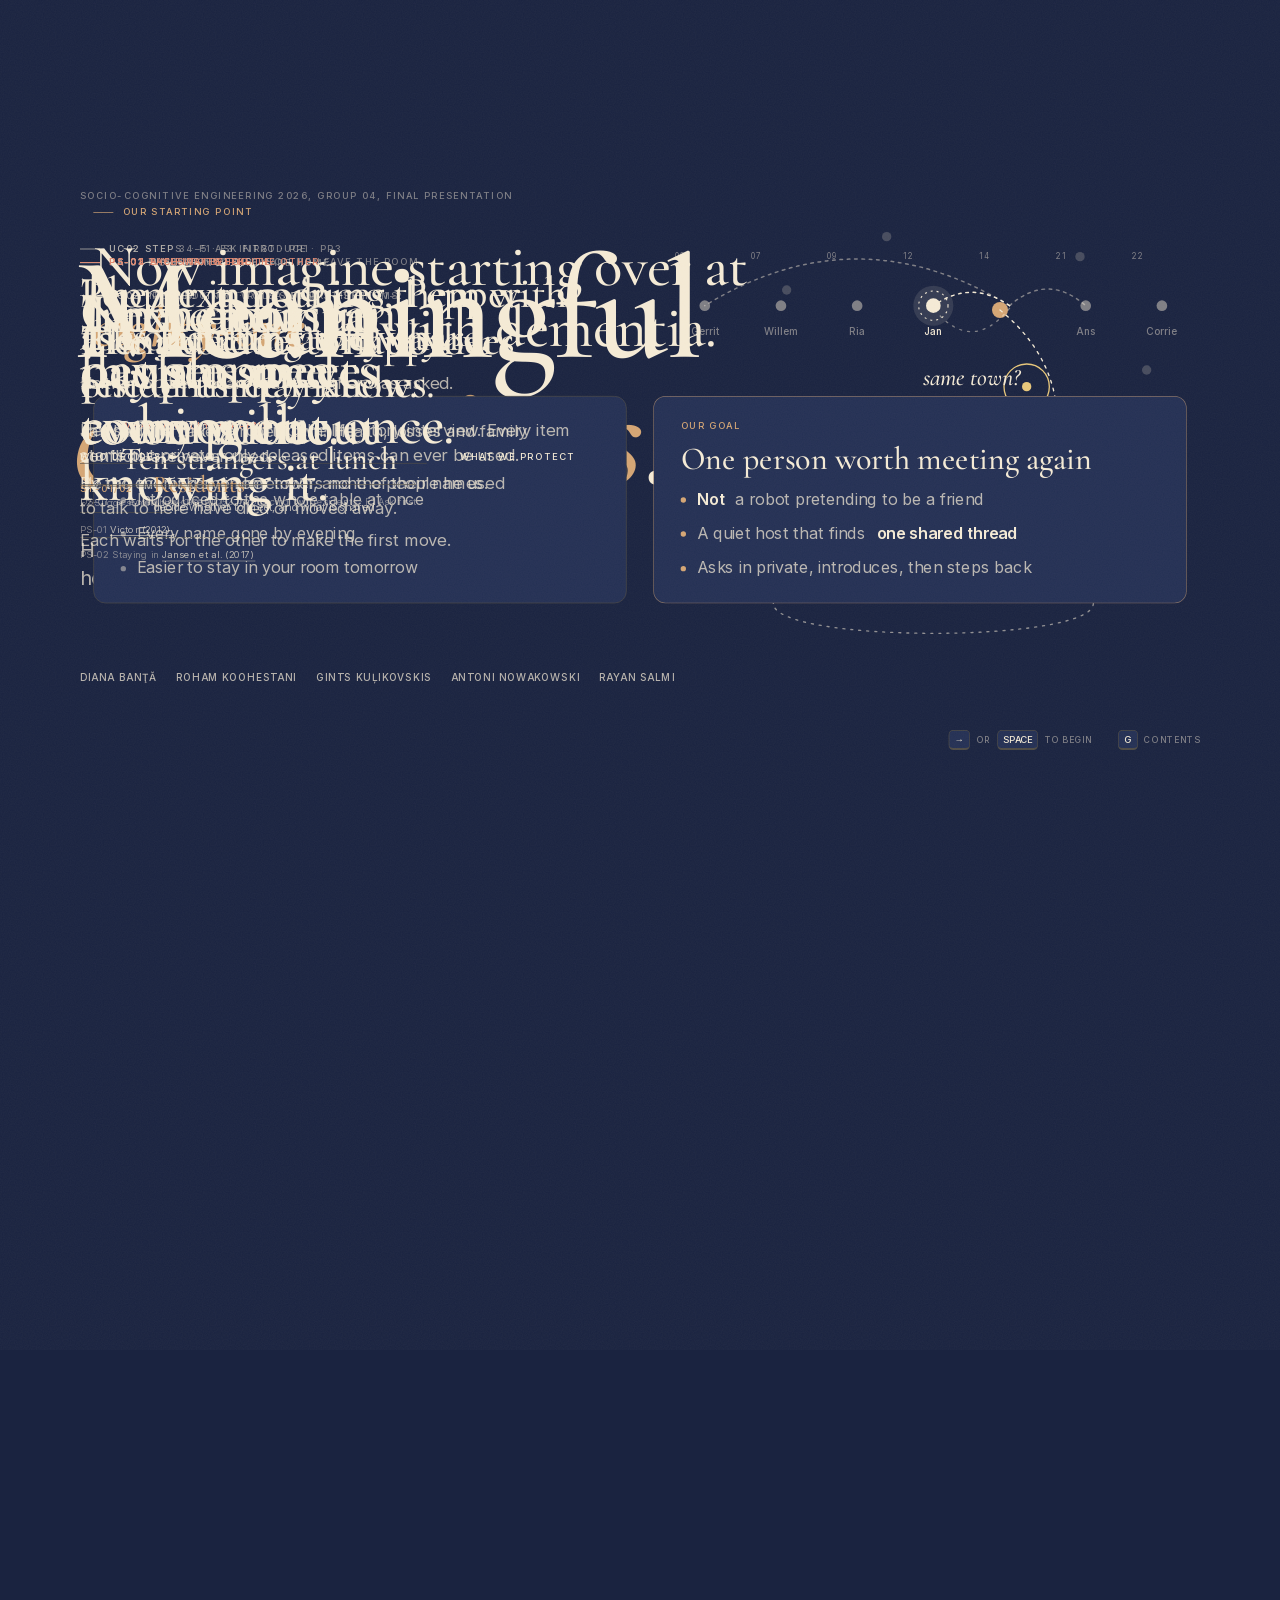
==== commit 678a78c3: "presentation update" ====
--- a/website/index.html
+++ b/website/index.html
@@ -29,6 +29,7 @@
   <script src="js/scenes-b.js"></script>
   <script src="js/scenes-c.js"></script>
   <script src="js/scenes-d.js"></script>
+  <script src="js/scenes-e.js"></script>
   <script src="js/notes.js"></script>
   <script src="js/main.js"></script>
 </body>
--- a/website/css/style.css
+++ b/website/css/style.css
@@ -127,6 +127,71 @@
 .line.elena .who { color: var(--elena); } .line.jan .who { color: var(--jan); } .line.myra .who { color: var(--myra); }
 
 /* ------------------------------------------------------------------
+   Simple PowerPoint-style opening slides
+   ------------------------------------------------------------------ */
+.ppt-slide {
+  position: absolute; left: 140px; top: 175px; width: 1640px;
+}
+.ppt-slide .k {
+  font: 500 14px/1.2 var(--sans); letter-spacing: .16em; text-transform: uppercase;
+  color: var(--elena); margin-bottom: 28px; display: flex; align-items: center; gap: 14px;
+}
+.ppt-slide .k::before { content: ""; width: 30px; height: 1.5px; background: currentColor; }
+.ppt-slide h2 {
+  font: 500 88px/1.04 var(--serif); letter-spacing: -.01em; margin: 0 0 56px;
+  max-width: 1420px; text-wrap: balance;
+}
+.ppt-slide h2 em { color: var(--elena); font-style: italic; }
+.ppt-pills {
+  display: flex; flex-wrap: wrap; gap: 20px; margin-top: 12px;
+}
+.ppt-pill {
+  font: 400 24px/1.2 var(--sans); color: var(--ink);
+  background: var(--card); border: 1px solid var(--line); border-radius: 99px;
+  padding: 20px 34px;
+}
+.ppt-grid-3 {
+  display: grid; grid-template-columns: repeat(3, 1fr); gap: 32px;
+}
+.ppt-grid-2 {
+  display: grid; grid-template-columns: repeat(2, 1fr); gap: 40px;
+}
+.ppt-card {
+  background: var(--card); border: 1px solid var(--line); border-radius: 18px;
+  padding: 36px 40px;
+}
+.ppt-card.accent {
+  border-color: rgba(212, 165, 116, .55);
+}
+.ppt-card .num {
+  font: 500 14px/1 var(--mono); letter-spacing: .16em; text-transform: uppercase;
+  color: var(--elena); margin-bottom: 18px;
+}
+.ppt-card h3 {
+  font: 500 48px/1.06 var(--serif); margin: 0 0 14px; color: var(--ink);
+}
+.ppt-card p {
+  font: 400 22px/1.45 var(--sans); color: var(--ink-2); margin: 0;
+}
+.ppt-list {
+  list-style: none; padding: 0; margin: 18px 0 0; display: grid; gap: 18px;
+}
+.ppt-list li {
+  font: 400 24px/1.4 var(--sans); color: var(--ink-2);
+  display: flex; align-items: baseline; gap: 16px;
+}
+.ppt-list li::before {
+  content: ""; width: 8px; height: 8px; border-radius: 50%;
+  background: var(--muted); flex: none; transform: translateY(-3px);
+}
+.ppt-card.accent .ppt-list li::before {
+  background: var(--elena);
+}
+.ppt-list li b {
+  color: var(--ink); font-weight: 600;
+}
+
+/* ------------------------------------------------------------------
    Pieces
    ------------------------------------------------------------------ */
 .card {
@@ -172,6 +237,46 @@
 .rowlist .r .t small a.ref { color: var(--ink-2); }
 .rowlist .r.adverse .i { color: var(--alert); }
 .rowlist .r.adverse .t { color: var(--alert); }
+
+/* Assignment sections use document flow inside one bounded stage region.
+   Heading and body cannot collide when a title wraps onto a second line. */
+.brief-slide {
+  position: absolute; left: 120px; top: 155px; width: 1680px;
+  max-height: 800px; display: flex; flex-direction: column;
+}
+.brief-slide header { flex: none; }
+.brief-slide .kicker { color: var(--elena); display: flex; align-items: center; gap: 18px; }
+.brief-slide h2 { font: 500 76px/1.02 var(--serif); letter-spacing: -.01em; margin: 24px 0 20px; max-width: 1560px; }
+.brief-lead { font: 400 24px/1.45 var(--sans); color: var(--ink-2); max-width: 1510px; margin: 0; }
+.brief-body { margin-top: 38px; }
+.brief-table { width: 100%; border-collapse: collapse; table-layout: fixed; }
+.brief-table th { font: 500 13px/1.35 var(--mono); text-align: left; text-transform: uppercase; letter-spacing: .12em; color: var(--muted); padding: 0 24px 16px 0; }
+.brief-table td { font: 400 24px/1.42 var(--sans); vertical-align: top; border-top: 1px solid var(--line); padding: 20px 30px 20px 0; color: var(--ink-2); overflow-wrap: anywhere; }
+.brief-table th:first-child, .brief-table td:first-child { width: 24%; }
+.brief-table td:first-child { font: 500 30px/1.16 var(--serif); color: var(--ink); }
+.brief-table th:last-child, .brief-table td:last-child { padding-right: 0; }
+.brief-table td b { font-weight: 500; color: var(--ink); }
+.brief-table small { display: block; font: 400 13px/1.5 var(--mono); color: var(--muted); margin-top: 10px; }
+.brief-table.brief-compact td { font-size: 20px; line-height: 1.28; padding-top: 13px; padding-bottom: 13px; }
+.brief-table.brief-compact td:first-child { font-size: 25px; }
+.brief-table.brief-compact small { font-size: 11px; margin-top: 5px; }
+.brief-id { color: var(--sys); }
+.brief-verdicts td { font-size: 22px; padding-right: 24px; }
+.brief-verdicts th:first-child, .brief-verdicts td:first-child { width: 16%; }
+.brief-verdicts th { width: 28%; }
+.brief-three, .brief-two { display: grid; gap: 42px; grid-template-columns: repeat(3, minmax(0, 1fr)); }
+.brief-two { grid-template-columns: repeat(2, minmax(0, 1fr)); gap: 50px; }
+.brief-three > div, .brief-two > div { border-top: 1px solid var(--line); padding-top: 24px; }
+.brief-body h3 { font: 500 44px/1.08 var(--serif); margin: 18px 0; }
+.brief-body p { font: 400 24px/1.5 var(--sans); color: var(--ink-2); margin: 0 0 20px; }
+.brief-body p b { color: var(--ink); font-weight: 500; }
+.brief-four { gap: 26px 50px; }
+.brief-four h3 { font-size: 36px; margin: 12px 0; }
+.brief-four p { font-size: 22px; }
+.brief-foot { border-top: 1px solid var(--line); margin-top: 24px; padding-top: 14px; font: 400 17px/1.45 var(--sans); color: var(--muted); }
+.brief-wip { border: 1px solid var(--alert); color: var(--alert); border-radius: 99px; padding: 6px 12px; font: 500 12px/1 var(--sans); letter-spacing: .12em; }
+.pending { color: var(--muted); }
+.demo-wip { position: absolute; left: 120px; top: 130px; font: 500 13px/1.3 var(--mono); letter-spacing: .12em; text-transform: uppercase; color: var(--alert); }
 
 .vs { position: absolute; width: 520px; }
 .vs .pair { display: flex; align-items: baseline; gap: 16px; font: 500 50px/1.05 var(--serif); }
@@ -255,3 +360,113 @@
 #notes[hidden] { display: none; }
 #notes .t { font: 500 13px/1 var(--sans); letter-spacing: .16em; text-transform: uppercase; color: var(--elena); margin-bottom: 10px; }
 #notes p { margin: 0 0 8px; max-width: 1100px; }
+
+/* Artifact: what we built */
+.art-grid { display: grid; grid-template-columns: 760px 1fr; gap: 56px; align-items: start; }
+.art-cols > div { border-top: 1px solid var(--line); padding: 18px 0 6px; }
+.art-cols p { font-size: 21px; line-height: 1.45; margin: 8px 0 12px; }
+.art-shots { display: grid; grid-template-columns: 1fr 1fr; gap: 18px; }
+.art-shots figure { margin: 0; }
+.art-shots figure:first-child { grid-column: 1 / -1; }
+.art-shots img { display: block; width: 100%; max-height: 250px; object-fit: cover; object-position: top left; border-radius: 10px; border: 1px solid var(--line); }
+.art-shots figure:not(:first-child) img { max-height: 150px; }
+.art-shots figcaption { font: 500 12px/1.3 var(--mono); letter-spacing: .1em; text-transform: uppercase; color: var(--muted); margin-top: 8px; }
+
+/* Demo video slot */
+.demo-frame { position: relative; margin-top: 34px; width: 1180px; height: 664px; border: 1px solid var(--line); border-radius: 14px; overflow: hidden; background: rgba(0,0,0,.18); }
+.demo-frame video { display: none; width: 100%; height: 100%; object-fit: contain; background: #000; }
+.demo-empty { position: absolute; inset: 0; display: flex; flex-direction: column; justify-content: center; padding: 0 90px; border: 2px dashed rgba(224,138,114,.55); border-radius: 14px; }
+.demo-empty .label { color: var(--alert); }
+.demo-empty p { font: italic 500 40px/1.2 var(--serif); color: var(--ink); margin: 18px 0 0; }
+.demo-empty p.small { font: 400 18px/1.4 var(--sans); color: var(--muted); margin-top: 28px; }
+.demo-empty code { font: 400 17px var(--mono); color: var(--ink-2); }
+
+/* Verdict chips */
+.v { display: inline-block; font: 500 13px/1 var(--mono); letter-spacing: .1em; text-transform: uppercase; border-radius: 99px; padding: 7px 12px; border: 1px solid currentColor; white-space: nowrap; }
+.v.sup { color: #9CC9A4; }
+.v.qual { color: var(--sys); }
+.v.chal { color: var(--alert); }
+.v.none { color: var(--muted); }
+.unexp { display: block; margin-top: 8px; color: var(--sys); }
+.unexp::before { content: 'Unexpected · '; font: 500 12px/1 var(--mono); letter-spacing: .1em; text-transform: uppercase; }
+.brief-table.brief-findings td { font-size: 19px; line-height: 1.32; padding-top: 12px; padding-bottom: 12px; }
+.brief-table.brief-findings td:first-child { width: 17%; font-size: 24px; }
+.brief-table.brief-findings th:last-child, .brief-table.brief-findings td:last-child { width: 17%; }
+.brief-table.brief-findings th:nth-child(2) { width: 66%; }
+
+/* Results not yet observed: a visible slot to fill in after the walkthrough */
+.todo { display: inline-block; border: 1px dashed var(--alert); color: var(--alert); border-radius: 6px; padding: 1px 9px; font: 400 .85em/1.3 var(--sans); }
+.v.pend { color: var(--muted); border-style: dashed; }
+.unexp.known::before { content: 'Known from the build · '; }
+
+/* Next iteration: the cycle */
+.cycle { display: grid; grid-template-columns: 1fr 34px 1fr 34px 1fr 34px 1fr 34px; align-items: center; gap: 14px; margin-bottom: 30px; }
+.cycle > div { border: 1px solid var(--line); border-radius: 12px; padding: 16px 18px; min-height: 104px; }
+.cycle > div:first-child { border-color: var(--sys); }
+.cycle p { font: 400 19px/1.35 var(--sans); color: var(--ink-2); margin: 8px 0 0; }
+.cycle i { font: italic 500 40px/1 var(--serif); color: var(--elena); text-align: center; font-style: normal; }
+.brief-table.brief-four-col th:nth-child(2), .brief-table.brief-four-col td:nth-child(2) { width: 24%; }
+.brief-table.brief-four-col th:nth-child(3) { width: auto; }
+
+/* Invented placeholder numbers: press P to highlight */
+body.show-ph .ph { background: rgba(224,138,114,.3); outline: 1px dashed var(--alert); border-radius: 3px; }
+
+/* Design rules: why → rule */
+.why-row { display: grid; grid-template-columns: 640px 60px 1fr; gap: 24px; align-items: baseline; border-top: 1px solid var(--line); padding-top: 26px; }
+.why-row .why { font: 400 25px/1.4 var(--sans); color: var(--ink-2); }
+.why-row .arrow { font: 500 44px/1 var(--serif); color: var(--elena); }
+.why-row .rule { font: 500 56px/1.05 var(--serif); color: var(--ink-2); }
+.why-row .rule span { color: var(--muted); }
+.why-row .rule b { font-weight: 500; color: var(--ink); }
+.rule-strip { border: 1px solid var(--sys); border-radius: 12px; padding: 18px 26px; font: 400 24px/1.4 var(--sans); color: var(--ink-2); }
+.rule-strip b { font-weight: 500; color: var(--sys); }
+
+/* UC02 flow */
+.flow { display: grid; grid-template-columns: repeat(6, 1fr); gap: 18px; }
+.flow .step { border-top: 4px solid var(--c); padding-top: 16px; position: relative; }
+.flow .n { font: italic 500 40px/1 var(--serif); color: var(--c); }
+.flow .who { font: 500 15px/1 var(--sans); letter-spacing: .14em; text-transform: uppercase; color: var(--c); margin: 14px 0 10px; }
+.flow .what { font: 500 36px/1.1 var(--serif); color: var(--ink); }
+.flow .q { font: italic 500 22px/1.2 var(--serif); color: var(--sys); margin-top: 10px; }
+.flow .pr { display: inline-block; margin-top: 16px; font: 500 13px/1 var(--sans); letter-spacing: .1em; text-transform: uppercase; color: var(--muted); border: 1px solid var(--line); border-radius: 99px; padding: 6px 10px; }
+.flow-foot { border-top: 1px solid var(--line); padding-top: 20px; font: 400 25px/1.4 var(--sans); color: var(--ink-2); }
+.flow-foot b { font-weight: 500; color: var(--elena); }
+
+/* Plain Premise / Claim rows */
+.plain .prow { display: grid; grid-template-columns: 110px 1fr 380px; gap: 30px; align-items: baseline; border-top: 1px solid var(--line); padding: 20px 0; }
+.pid { font: 500 30px/1 var(--serif); color: var(--sys); }
+.pt { font: 500 36px/1.1 var(--serif); color: var(--ink); }
+.pw { font: 400 21px/1.4 var(--sans); color: var(--ink-2); margin-top: 6px; }
+.plain .pass { font: 500 24px/1.3 var(--sans); color: var(--ink); }
+.plain .pass .label { margin-bottom: 6px; }
+.claims2 { display: grid; grid-template-columns: 1fr 1fr; gap: 60px; }
+.claims2 > div > .label { margin-bottom: 8px; }
+.ccard { border-top: 1px solid var(--line); padding: 18px 0 20px; display: grid; grid-template-columns: 80px 1fr; column-gap: 20px; }
+.ccard .pid { grid-row: span 3; }
+.ccard .how { font: 400 17px/1.4 var(--sans); color: var(--muted); margin-top: 10px; }
+.claims2 > div:last-child .pid { color: var(--alert); }
+
+/* Formative slides, plain version */
+.fmethod { display: grid; grid-template-columns: 1fr 1fr; gap: 60px; }
+.fmethod > div { border-top: 1px solid var(--line); padding-top: 22px; }
+.fmethod h3 { font: 500 52px/1.05 var(--serif) !important; margin: 14px 0 18px !important; }
+.fmethod p { font-size: 25px !important; line-height: 1.5 !important; }
+.frow { display: grid; grid-template-columns: 70px 1fr 260px; gap: 26px; align-items: center; border-top: 1px solid var(--line); padding: 22px 0; }
+.frow .pt .pid { font-size: 26px; margin-right: 12px; }
+.mark { font: 500 46px/1 var(--sans); text-align: center; }
+.mark.ok { color: #9CC9A4; }
+.mark.no { color: var(--alert); }
+.fcards { display: grid; grid-template-columns: repeat(3, 1fr); gap: 40px; }
+.fcard { border-top: 4px solid var(--c, var(--line)); padding-top: 22px; }
+.fcard.ok { --c: #9CC9A4; } .fcard.mid { --c: var(--sys); } .fcard.no { --c: var(--alert); }
+.fcard .big { font: 500 96px/1 var(--serif); color: var(--c); }
+.fcard .ft { font: 500 34px/1.15 var(--serif); color: var(--ink); margin-top: 10px; }
+.fcard .fq { font: italic 500 26px/1.25 var(--serif); color: var(--ink-2); margin-top: 16px; }
+.fcard .ftag { display: inline-block; margin-top: 18px; font: 500 13px/1 var(--sans); letter-spacing: .1em; text-transform: uppercase; color: var(--c); border: 1px solid var(--c); border-radius: 99px; padding: 7px 12px; }
+.surprise { margin-top: 44px; border: 1px solid var(--sys); border-radius: 12px; padding: 18px 26px; font: 400 25px/1.4 var(--sans); color: var(--ink-2); }
+.surprise b { color: var(--sys); font-weight: 500; }
+.crow { display: grid; grid-template-columns: 540px 50px 1fr 140px; gap: 20px; align-items: baseline; border-top: 1px solid var(--line); padding: 20px 0; }
+.crow .cf { font: 400 23px/1.35 var(--sans); color: var(--ink-2); }
+.crow .arrow { font: 500 36px/1 var(--serif); color: var(--elena); }
+.crow .cc { font: 500 32px/1.15 var(--serif); color: var(--ink); }
+.crow .ctag { font: 500 13px/1 var(--sans); letter-spacing: .1em; text-transform: uppercase; color: var(--muted); text-align: right; }
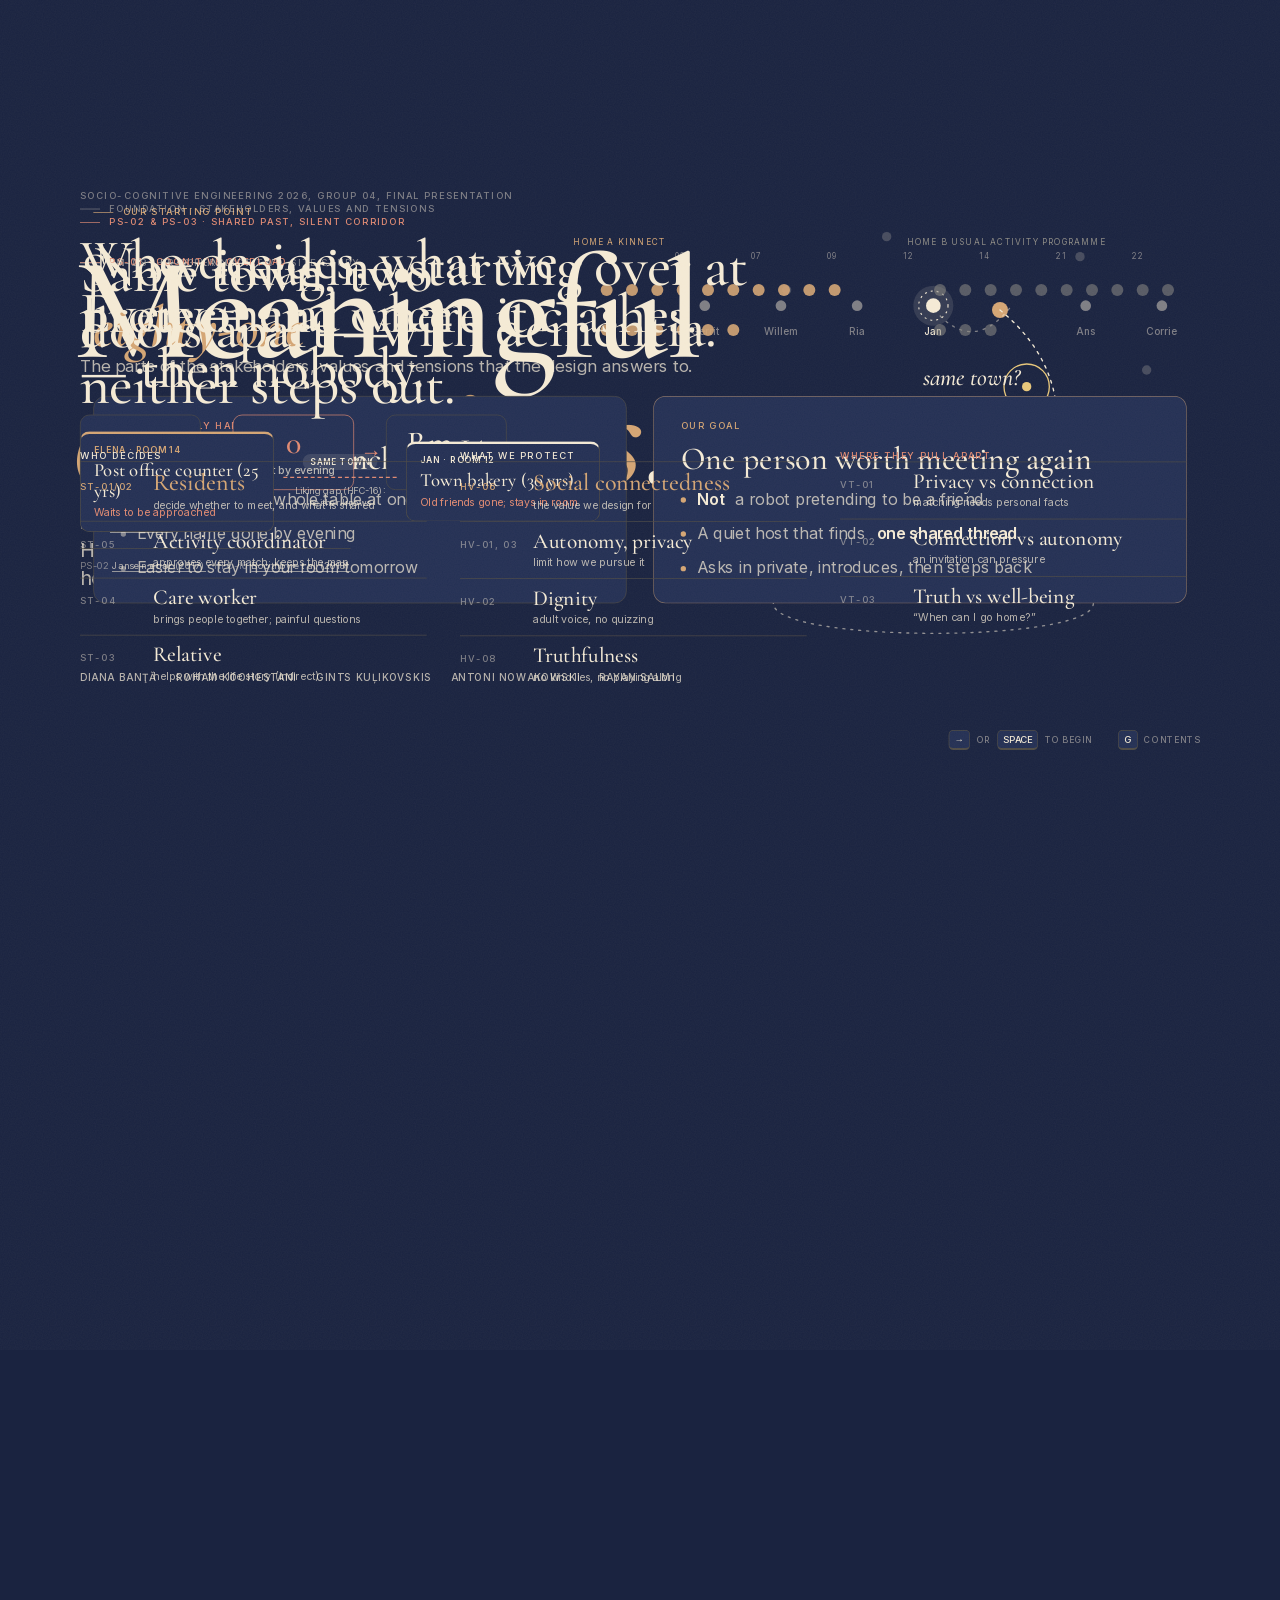
==== commit af31f387: "AAA" ====
--- a/website/index.html
+++ b/website/index.html
@@ -27,7 +27,6 @@
   <script src="js/lib.js"></script>
   <script src="js/scenes-a.js"></script>
   <script src="js/scenes-b.js"></script>
-  <script src="js/scenes-c.js"></script>
   <script src="js/scenes-d.js"></script>
   <script src="js/scenes-e.js"></script>
   <script src="js/notes.js"></script>
--- a/website/css/style.css
+++ b/website/css/style.css
@@ -372,14 +372,19 @@
 .art-shots figure:not(:first-child) img { max-height: 150px; }
 .art-shots figcaption { font: 500 12px/1.3 var(--mono); letter-spacing: .1em; text-transform: uppercase; color: var(--muted); margin-top: 8px; }
 
-/* Demo video slot */
-.demo-frame { position: relative; margin-top: 34px; width: 1180px; height: 664px; border: 1px solid var(--line); border-radius: 14px; overflow: hidden; background: rgba(0,0,0,.18); }
-.demo-frame video { display: none; width: 100%; height: 100%; object-fit: contain; background: #000; }
-.demo-empty { position: absolute; inset: 0; display: flex; flex-direction: column; justify-content: center; padding: 0 90px; border: 2px dashed rgba(224,138,114,.55); border-radius: 14px; }
-.demo-empty .label { color: var(--alert); }
-.demo-empty p { font: italic 500 40px/1.2 var(--serif); color: var(--ink); margin: 18px 0 0; }
-.demo-empty p.small { font: 400 18px/1.4 var(--sans); color: var(--muted); margin-top: 28px; }
-.demo-empty code { font: 400 17px var(--mono); color: var(--ink-2); }
+/* Live audience cognitive walkthrough slide */
+.live-grid { display: grid; grid-template-columns: 790px 1fr; gap: 46px; align-items: start; }
+.live-cols > div { border-top: 1px solid var(--line); padding: 14px 0 4px; }
+.live-cols p { font-size: 19.5px; line-height: 1.4; margin: 6px 0 8px; }
+.live-shots { display: grid; grid-template-columns: 1fr 1fr; gap: 22px; align-items: start; }
+.live-shots figure { margin: 0; }
+.live-shots img { display: block; width: 100%; height: 470px; object-fit: contain; object-position: top center; border-radius: 12px; border: 1px solid var(--line); background: rgba(12, 16, 28, .65); }
+.live-shots figcaption { font: 500 12px/1.3 var(--mono); letter-spacing: .09em; text-transform: uppercase; color: var(--muted); margin-top: 8px; }
+
+/* Full-stage video stops: each file plays as it is, over the HUD and without the paper grain. */
+.video-slide { position: absolute; left: 0; top: 0; width: 1920px; height: 1080px; z-index: 6; background: #000; pointer-events: auto; }
+.video-slide video { display: block; width: 100%; height: 100%; object-fit: contain; }
+body.on-video::after { opacity: 0; }
 
 /* Verdict chips */
 .v { display: inline-block; font: 500 13px/1 var(--mono); letter-spacing: .1em; text-transform: uppercase; border-radius: 99px; padding: 7px 12px; border: 1px solid currentColor; white-space: nowrap; }
@@ -470,3 +475,635 @@
 .crow .arrow { font: 500 36px/1 var(--serif); color: var(--elena); }
 .crow .cc { font: 500 32px/1.15 var(--serif); color: var(--ink); }
 .crow .ctag { font: 500 13px/1 var(--sans); letter-spacing: .1em; text-transform: uppercase; color: var(--muted); text-align: right; }
+
+
+/* ------------------------------------------------------------------
+   Visual Presentation Widgets — Opening & Moving In (scenes-a.js)
+   ------------------------------------------------------------------ */
+.w-vs-stack { display: grid; gap: 26px; }
+.w-pipeline {
+  background: var(--card); border: 1px solid var(--line); border-radius: 18px;
+  padding: 24px 32px;
+}
+.w-pipeline.bad { border-color: rgba(224, 138, 114, .45); }
+.w-pipeline.good { border-color: rgba(232, 199, 122, .55); }
+.w-pipe-head { display: flex; align-items: center; gap: 18px; margin-bottom: 20px; }
+.w-pipe-head strong { font: 500 34px/1 var(--serif); color: var(--ink); }
+.w-badge {
+  font: 600 12px/1 var(--sans); letter-spacing: .12em; text-transform: uppercase;
+  padding: 7px 13px; border-radius: 99px; background: rgba(244,234,213,.1); color: var(--ink);
+}
+.w-badge.alert { background: rgba(224, 138, 114, .2); color: var(--alert); }
+.w-badge.gold { background: rgba(232, 199, 122, .2); color: var(--sys); }
+.w-badge.elena { background: rgba(212, 165, 116, .22); color: var(--elena); }
+.w-pipe-steps {
+  display: grid; grid-template-columns: 1fr 40px 1fr 40px 1fr; align-items: center; gap: 12px;
+}
+.w-pipe-steps.four {
+  grid-template-columns: 1fr 34px 1fr 34px 1fr 34px 1fr;
+}
+.w-pipe-arrow { font: 500 38px/1 var(--serif); color: var(--elena); text-align: center; }
+.w-step-box {
+  background: rgba(26, 35, 64, .7); border: 1px solid var(--line); border-radius: 14px;
+  padding: 18px 22px; display: flex; align-items: center; gap: 18px;
+}
+.w-pipe-steps.four .w-step-box { display: block; padding: 18px 20px; }
+.w-step-box.alert-box { border-color: var(--alert); }
+.w-step-box.accent-box { border-color: var(--sys); background: rgba(232, 199, 122, .08); }
+.w-big-num { font: 600 54px/1 var(--serif); color: var(--alert); flex: none; }
+.w-step-label { font: 600 22px/1.25 var(--sans); color: var(--ink); }
+.w-step-label small { display: block; font: 400 16px/1.3 var(--sans); color: var(--ink-2); margin-top: 4px; }
+.w-tag-top { font: 600 12px/1 var(--sans); letter-spacing: .12em; text-transform: uppercase; color: var(--elena); margin-bottom: 8px; }
+.w-step-title { font: 500 32px/1.08 var(--serif); color: var(--ink); }
+.w-step-sub { font: 400 17px/1.35 var(--sans); color: var(--ink-2); margin-top: 6px; }
+
+.w-chip-grid { display: grid; gap: 14px; margin: 18px 0 26px; }
+.w-stat-chip {
+  display: flex; align-items: center; gap: 20px; background: var(--card);
+  border: 1px solid var(--line); border-radius: 14px; padding: 16px 22px;
+}
+.w-stat-chip.alert { border-color: rgba(224,138,114,.55); }
+.w-stat-chip .n { font: 500 44px/1 var(--serif); color: var(--elena); min-width: 115px; }
+.w-stat-chip.alert .n { color: var(--alert); }
+.w-stat-chip .l { font: 500 22px/1.25 var(--sans); color: var(--ink); }
+
+.w-mini-flow {
+  display: grid; grid-template-columns: 1fr 28px 1fr 28px 1fr; align-items: center;
+  gap: 10px; margin: 20px 0 28px;
+}
+.w-mf-node {
+  background: var(--card); border: 1px solid var(--line); border-radius: 14px;
+  padding: 18px 16px; text-align: center;
+}
+.w-mf-node.alert { border-color: var(--alert); }
+.w-mf-node b { display: block; font: 500 48px/1 var(--serif); color: var(--ink); margin-bottom: 6px; }
+.w-mf-node.alert b { color: var(--alert); }
+.w-mf-node span { font: 500 16px/1.2 var(--sans); color: var(--ink-2); }
+.w-mf-arr { font: 500 32px/1 var(--serif); color: var(--alert); text-align: center; }
+
+.w-pair-bridge {
+  display: grid; grid-template-columns: 1fr 170px 1fr; align-items: center;
+  gap: 14px; margin: 16px 0 24px;
+}
+.w-pb-card {
+  background: var(--card); border: 1px solid var(--line); border-radius: 14px; padding: 18px 20px;
+}
+.w-pb-card.elena { border-top: 4px solid var(--elena); }
+.w-pb-card.jan { border-top: 4px solid var(--jan); }
+.w-pb-who { font: 600 13px/1 var(--sans); letter-spacing: .1em; text-transform: uppercase; color: var(--elena); }
+.w-pb-card.jan .w-pb-who { color: var(--jan); }
+.w-pb-role { font: 500 28px/1.12 var(--serif); color: var(--ink); margin: 8px 0 6px; }
+.w-pb-state { font: 400 16px/1.3 var(--sans); color: var(--alert); }
+.w-pb-mid { text-align: center; }
+.w-pb-tag {
+  display: inline-block; font: 600 12px/1 var(--sans); letter-spacing: .1em; text-transform: uppercase;
+  padding: 6px 12px; border-radius: 99px; background: rgba(244,234,213,.12); color: var(--jan);
+}
+.w-pb-line { border-top: 2px dashed var(--alert); margin: 10px 0; }
+.w-pb-mid small { display: block; font: 400 14px/1.3 var(--sans); color: var(--ink-2); }
+
+/* ------------------------------------------------------------------
+   Option B Visual Widgets — Background (scenes-b.js)
+   ------------------------------------------------------------------ */
+.w-context-grid { display: grid; grid-template-columns: 680px 1fr; gap: 44px; align-items: stretch; }
+.w-gov-panel, .w-tension-panel {
+  background: rgba(36, 48, 84, .55); border: 1px solid var(--line); border-radius: 18px; padding: 26px 30px;
+}
+.w-gov-chain { display: grid; gap: 10px; }
+.w-gov-node {
+  background: var(--bg); border: 1px solid var(--line); border-radius: 14px;
+  padding: 16px 20px; display: grid; grid-template-columns: 95px 1fr auto; align-items: center; gap: 14px;
+}
+.w-gov-node.primary { border-color: var(--elena); background: rgba(212, 165, 116, .08); }
+.w-gov-id { font: 600 12px/1 var(--sans); letter-spacing: .1em; color: var(--muted); text-transform: uppercase; }
+.w-gov-main strong { display: block; font: 500 32px/1.05 var(--serif); color: var(--ink); }
+.w-gov-main span { font: 400 17px/1.3 var(--sans); color: var(--ink-2); }
+.w-gov-role {
+  font: 600 11.5px/1 var(--sans); letter-spacing: .1em; text-transform: uppercase;
+  padding: 6px 12px; border-radius: 99px; border: 1px solid var(--elena); color: var(--elena);
+}
+.w-gov-arrow { font: 500 13px/1 var(--sans); letter-spacing: .08em; text-transform: uppercase; color: var(--sys); text-align: center; padding: 2px 0; }
+.w-gov-dual { display: grid; grid-template-columns: 1fr 1fr; gap: 14px; }
+.w-gov-node.compact { grid-template-columns: 1fr; gap: 4px; padding: 14px 18px; }
+.w-gov-node.compact .w-gov-main strong { font-size: 26px; }
+
+.w-target-banner {
+  display: flex; align-items: baseline; gap: 18px; padding-bottom: 18px;
+  border-bottom: 1px solid var(--line); margin-bottom: 18px; flex-wrap: wrap;
+}
+.w-target-banner strong { font: 500 38px/1 var(--serif); color: var(--elena); }
+.w-tb-sub { font: 400 17px/1 var(--sans); color: var(--ink-2); }
+.w-tensions { display: grid; gap: 14px; }
+.w-t-row {
+  display: grid; grid-template-columns: 68px 340px 1fr; align-items: center; gap: 16px;
+  background: var(--bg); border: 1px solid var(--line); border-radius: 12px; padding: 14px 18px;
+}
+.w-t-id { font: 600 13px/1 var(--sans); letter-spacing: .1em; color: var(--alert); }
+.w-t-scale { display: flex; align-items: center; gap: 10px; font: 500 24px/1 var(--serif); color: var(--ink); }
+.w-t-scale .vs { color: var(--alert); font-family: var(--sans); font-size: 20px; }
+.w-t-scale i { font: 500 11px/1 var(--sans); color: var(--muted); font-style: normal; margin-left: 4px; }
+.w-t-pill { font: 400 18px/1.3 var(--sans); color: var(--ink-2); }
+.w-t-pill b { color: var(--sys); font-weight: 600; }
+
+.w-rules-grid { display: grid; grid-template-columns: 1fr 1fr; gap: 26px; }
+.w-rule-card {
+  background: var(--card); border: 1px solid var(--line); border-top: 4px solid var(--elena);
+  border-radius: 16px; padding: 26px 30px;
+}
+.w-rule-card.gold { border-top-color: var(--sys); }
+.w-rc-top { display: flex; justify-content: space-between; align-items: center; margin-bottom: 18px; }
+.w-rc-num { font: 600 13px/1 var(--sans); letter-spacing: .14em; text-transform: uppercase; color: var(--elena); }
+.w-rule-card.gold .w-rc-num { color: var(--sys); }
+.w-rc-tag { font: 500 12px/1 var(--sans); letter-spacing: .08em; text-transform: uppercase; color: var(--muted); }
+.w-rc-flow { display: grid; grid-template-columns: 1fr 36px 1.1fr; align-items: center; gap: 14px; margin-bottom: 16px; }
+.w-rc-why { font: 400 21px/1.35 var(--sans); color: var(--ink-2); }
+.w-rc-arr { font: 500 36px/1 var(--serif); color: var(--elena); text-align: center; }
+.w-rc-do { font: 500 38px/1.06 var(--serif); color: var(--ink); }
+.w-rc-do b { color: var(--sys); font-weight: 500; }
+.w-rc-foot {
+  padding-top: 14px; border-top: 1px solid var(--line);
+  font: 500 16px/1.35 var(--sans); color: var(--muted);
+}
+
+/* ------------------------------------------------------------------
+   Option B Visual Widgets — UC02 Scenario (scenes-c.js)
+   ------------------------------------------------------------------ */
+.w-inline-pills { display: flex; flex-wrap: wrap; gap: 12px; margin: 14px 0 24px; }
+.w-ip {
+  font: 500 18px/1 var(--sans); padding: 12px 20px; border-radius: 99px;
+  background: var(--card); border: 1px solid var(--line); color: var(--ink);
+}
+.w-ip.gold { border-color: var(--sys); color: var(--sys); }
+.w-ip.alert { border-color: var(--alert); color: var(--alert); }
+
+.w-filter-cols { display: grid; grid-template-columns: 1fr 1fr; gap: 22px; margin-top: 18px; }
+.w-f-col { background: var(--bg); border: 1px solid var(--line); border-radius: 14px; padding: 18px 20px; }
+.w-f-col.open { border-top: 4px solid #9CC9A4; }
+.w-f-col.locked { border-top: 4px solid var(--alert); }
+.w-f-head {
+  display: flex; justify-content: space-between; align-items: center;
+  font: 600 13px/1 var(--sans); letter-spacing: .08em; text-transform: uppercase;
+  padding-bottom: 14px; border-bottom: 1px solid var(--line); margin-bottom: 12px;
+}
+.w-f-col.open .w-f-head { color: #9CC9A4; }
+.w-f-col.locked .w-f-head { color: var(--alert); }
+.w-f-item { padding: 12px 0; border-bottom: 1px solid rgba(244,234,213,.08); }
+.w-f-item:last-child { border-bottom: 0; }
+.w-f-item strong { display: block; font: 500 28px/1.1 var(--serif); color: var(--ink); }
+.w-f-item span { font: 400 16px/1.3 var(--sans); color: var(--ink-2); }
+
+.w-cand-list { display: grid; gap: 12px; margin: 18px 0 24px; }
+.w-cand-row {
+  display: grid; grid-template-columns: 200px 1fr auto; align-items: center; gap: 16px;
+  background: var(--card); border: 1px solid var(--line); border-radius: 12px; padding: 16px 20px;
+  font: 500 20px/1.2 var(--sans);
+}
+.w-cand-row.dim { opacity: .55; }
+.w-cand-row.win { border-color: var(--sys); background: rgba(232,199,122,.1); }
+.w-cand-row i { font: 500 13px/1 var(--sans); text-transform: uppercase; letter-spacing: .1em; color: var(--muted); font-style: normal; }
+.w-cand-row b { font: 600 14px/1 var(--sans); text-transform: uppercase; letter-spacing: .1em; color: #9CC9A4; }
+
+.w-consent-gate { display: grid; gap: 14px; margin: 16px 0; }
+.w-cg-step {
+  background: var(--card); border: 1px solid var(--line); border-left: 4px solid var(--elena);
+  border-radius: 14px; padding: 16px 22px;
+}
+.w-cg-step.jan { border-left-color: var(--jan); }
+.w-cg-who { font: 600 12.5px/1 var(--sans); letter-spacing: .12em; text-transform: uppercase; color: var(--elena); margin-bottom: 8px; }
+.w-cg-step.jan .w-cg-who { color: var(--jan); }
+.w-cg-q { font: italic 500 28px/1.15 var(--serif); color: var(--sys); margin-bottom: 12px; }
+.w-cg-pills { display: flex; gap: 10px; flex-wrap: wrap; }
+.w-cg-pills .ok {
+  font: 600 15px/1 var(--sans); padding: 8px 14px; border-radius: 99px;
+  background: rgba(156, 201, 164, .16); color: #9CC9A4; border: 1px solid rgba(156, 201, 164, .4);
+}
+.w-cg-rule {
+  background: rgba(232,199,122,.1); border: 1px solid var(--sys); border-radius: 12px;
+  padding: 14px 18px; font: 400 18px/1.35 var(--sans); color: var(--ink);
+}
+
+.w-tablet-intro {
+  background: var(--card); border: 2px solid var(--sys); border-radius: 18px;
+  padding: 20px 24px; margin-top: 18px;
+}
+.w-ti-bar { font: 600 11.5px/1 var(--sans); letter-spacing: .14em; color: var(--sys); margin-bottom: 18px; }
+.w-ti-cards { display: grid; grid-template-columns: 1fr 180px 1fr; align-items: center; gap: 14px; }
+.w-ti-person {
+  background: var(--bg); border: 1px solid var(--line); border-radius: 14px;
+  padding: 16px; text-align: center;
+}
+.w-ti-person .av {
+  width: 48px; height: 48px; border-radius: 50%; margin: 0 auto 10px;
+  display: grid; place-items: center; font: 600 22px/1 var(--serif);
+  background: var(--elena); color: var(--bg);
+}
+.w-ti-person.jan .av { background: var(--jan); }
+.w-ti-person strong { display: block; font: 500 30px/1 var(--serif); color: var(--ink); }
+.w-ti-person span { font: 400 16px/1.3 var(--sans); color: var(--ink-2); }
+.w-ti-shared {
+  text-align: center; background: rgba(232,199,122,.14); border: 1px solid var(--sys);
+  border-radius: 12px; padding: 14px 10px;
+}
+.w-ti-shared span { display: block; font: 600 11px/1 var(--sans); letter-spacing: .1em; text-transform: uppercase; color: var(--sys); }
+.w-ti-shared b { display: block; font: 500 28px/1.1 var(--serif); color: var(--ink); margin-top: 6px; }
+.w-ti-spark {
+  margin-top: 18px; padding-top: 16px; border-top: 1px solid var(--line);
+  display: flex; align-items: baseline; gap: 16px;
+}
+.w-ti-spark .who { font: 600 12px/1 var(--sans); letter-spacing: .14em; color: var(--elena); }
+.w-ti-spark .quote { font: italic 500 34px/1.1 var(--serif); color: var(--ink); }
+
+.w-3beat { display: grid; gap: 14px; margin-top: 18px; }
+.w-3b-row {
+  display: grid; grid-template-columns: 145px 1fr; align-items: center; gap: 18px;
+  background: var(--card); border: 1px solid var(--line); border-radius: 14px; padding: 16px 20px;
+}
+.w-3b-badge {
+  font: 600 13px/1 var(--sans); letter-spacing: .1em; text-transform: uppercase;
+  padding: 10px 14px; border-radius: 10px; background: rgba(244,234,213,.08); color: var(--ink); text-align: center;
+}
+.w-3b-badge.gold { background: rgba(232,199,122,.18); color: var(--sys); }
+.w-3b-badge.myra { background: rgba(169,180,214,.2); color: var(--myra); }
+.w-3b-body strong { display: block; font: 500 28px/1.12 var(--serif); color: var(--ink); margin-bottom: 4px; }
+.w-3b-body span { font: 400 17px/1.35 var(--sans); color: var(--ink-2); }
+.w-3b-body code { background: var(--bg); padding: 2px 8px; border-radius: 6px; font-size: 15px; color: var(--myra); }
+
+.w-record-split { display: grid; grid-template-columns: 1fr 1fr; gap: 20px; margin-top: 22px; }
+.w-rs-col {
+  background: var(--card); border: 1px solid var(--line); border-radius: 16px; padding: 22px 24px;
+}
+.w-rs-col.ok { border-top: 4px solid #9CC9A4; }
+.w-rs-col.no { border-top: 4px solid var(--alert); }
+.w-rs-head { font: 600 13px/1 var(--sans); letter-spacing: .1em; text-transform: uppercase; margin-bottom: 16px; color: #9CC9A4; }
+.w-rs-col.no .w-rs-head { color: var(--alert); }
+.w-rs-pill {
+  display: flex; align-items: baseline; gap: 14px; padding: 10px 0;
+  border-top: 1px solid rgba(244,234,213,.08); font: 400 20px/1.3 var(--sans); color: var(--ink);
+}
+.w-rs-pill b { font: 600 32px/1 var(--serif); color: #9CC9A4; min-width: 28px; }
+.w-rs-pill.strike { color: var(--ink-2); text-decoration: line-through; text-decoration-color: var(--alert); }
+.w-rs-pill.strike b { color: var(--alert); text-decoration: none; }
+
+/* ------------------------------------------------------------------
+   Option B Visual Widgets — Artifact & Planted Error (scenes-d.js)
+   ------------------------------------------------------------------ */
+.w-poc-tiers { display: grid; gap: 18px; }
+.w-poc-tier {
+  background: var(--card); border: 1px solid var(--line); border-radius: 16px; padding: 20px 24px;
+}
+.w-poc-tier.ok { border-left: 4px solid #9CC9A4; }
+.w-poc-tier.sim { border-left: 4px solid var(--sys); }
+.w-poc-tier.op { border-left: 4px solid var(--myra); }
+.w-pt-head { display: flex; align-items: center; gap: 12px; margin-bottom: 14px; }
+.w-pt-head .dot { width: 10px; height: 10px; border-radius: 50%; background: #9CC9A4; }
+.w-poc-tier.sim .dot { background: var(--sys); }
+.w-poc-tier.op .dot { background: var(--myra); }
+.w-pt-head strong { font: 500 30px/1 var(--serif); color: var(--ink); }
+.w-pt-head i { margin-left: auto; font: 500 12px/1 var(--sans); letter-spacing: .1em; text-transform: uppercase; color: var(--muted); font-style: normal; }
+.w-pt-chips { display: flex; flex-wrap: wrap; gap: 10px; }
+.w-pt-chips span {
+  font: 500 16px/1.2 var(--sans); padding: 9px 14px; border-radius: 10px;
+  background: var(--bg); border: 1px solid var(--line); color: var(--ink);
+}
+.w-pt-chips span.dim { color: var(--muted); border-style: dashed; }
+
+.w-wrong-steps {
+  display: grid; grid-template-columns: 1fr 28px 1fr 28px 1fr; align-items: stretch;
+  gap: 10px; margin: 22px 0 26px;
+}
+.w-ws-box {
+  background: var(--bg); border: 1px solid var(--line); border-radius: 14px; padding: 18px;
+}
+.w-ws-box.gold { border-color: var(--sys); }
+.w-ws-num { display: block; font: 600 11.5px/1 var(--sans); letter-spacing: .1em; text-transform: uppercase; color: var(--muted); margin-bottom: 10px; }
+.w-ws-strike { font: 500 26px/1.15 var(--serif); color: var(--ink-2); text-decoration: line-through; text-decoration-color: var(--alert); margin-bottom: 8px; }
+.w-ws-quote { font: italic 500 28px/1.15 var(--serif); color: var(--ink); margin-bottom: 8px; }
+.w-ws-quote.sys { color: var(--sys); }
+.w-ws-box small { font: 400 14px/1.3 var(--sans); color: var(--muted); }
+.w-ws-arr { display: grid; place-items: center; font: 500 30px/1 var(--serif); color: var(--elena); }
+.w-latency-meter { background: var(--bg); border: 1px solid var(--line); border-radius: 14px; padding: 18px 22px; }
+.w-lm-head { display: flex; justify-content: space-between; align-items: center; font: 600 14px/1 var(--sans); color: var(--ink); margin-bottom: 14px; }
+.w-lm-bar { display: flex; height: 44px; border-radius: 10px; overflow: hidden; font: 600 16px/44px var(--sans); }
+.w-lm-pass { background: rgba(156, 201, 164, .25); color: #9CC9A4; padding: 0 16px; border-right: 2px solid var(--bg); }
+.w-lm-fail { background: rgba(224, 138, 114, .25); color: var(--alert); padding: 0 16px; }
+
+/* ------------------------------------------------------------------
+   Option B Visual Widgets — Evaluation & Summative (scenes-e.js)
+   ------------------------------------------------------------------ */
+.w-pr-grid { display: grid; grid-template-columns: 1fr 1fr; gap: 24px; }
+.w-pr-card {
+  background: var(--card); border: 1px solid var(--line); border-radius: 16px; padding: 24px 28px;
+}
+.w-pr-top {
+  display: flex; align-items: baseline; gap: 14px; padding-bottom: 16px;
+  border-bottom: 1px solid var(--line); margin-bottom: 16px;
+}
+.w-pr-top strong { font: 500 36px/1 var(--serif); color: var(--ink); }
+.w-pass-badge {
+  margin-left: auto; font: 600 14px/1 var(--sans); padding: 8px 14px;
+  border-radius: 99px; background: rgba(232,199,122,.16); color: var(--sys); border: 1px solid rgba(232,199,122,.4);
+}
+.w-pr-pills { display: grid; gap: 10px; }
+.w-pr-pills span {
+  font: 500 19px/1.3 var(--sans); padding: 10px 14px; border-radius: 10px;
+  background: var(--bg); color: var(--ink);
+}
+.w-pr-pills span.ok { border-left: 3px solid #9CC9A4; }
+.w-pr-pills span.no { border-left: 3px solid var(--alert); }
+
+.w-claims-matrix { display: grid; grid-template-columns: 1fr 1fr; gap: 32px; }
+.w-cm-col { display: grid; gap: 18px; align-content: start; }
+.w-cm-head {
+  display: flex; justify-content: space-between; align-items: center;
+  font: 600 13px/1 var(--sans); letter-spacing: .12em; text-transform: uppercase;
+  padding-bottom: 12px; border-bottom: 2px solid var(--line);
+}
+.w-cm-head.good { color: #9CC9A4; border-bottom-color: #9CC9A4; }
+.w-cm-head.bad { color: var(--alert); border-bottom-color: var(--alert); }
+.w-cm-head i { font-style: normal; color: var(--muted); }
+.w-cm-card {
+  background: var(--card); border: 1px solid var(--line); border-radius: 16px; padding: 22px 26px;
+}
+.w-cm-card.dim { opacity: .8; }
+.w-cm-row1 { display: flex; align-items: baseline; gap: 14px; margin-bottom: 14px; }
+.w-cm-row1 strong { font: 500 34px/1.05 var(--serif); color: var(--ink); }
+.w-cm-row1 .pid.alert { color: var(--alert); }
+.w-tag {
+  margin-left: auto; font: 600 11.5px/1 var(--sans); letter-spacing: .1em; text-transform: uppercase;
+  padding: 6px 11px; border-radius: 99px; background: rgba(244,234,213,.1); color: var(--ink-2);
+}
+.w-tag.alert { background: rgba(224,138,114,.18); color: var(--alert); }
+.w-cm-flow {
+  display: flex; align-items: center; gap: 10px; flex-wrap: wrap;
+  background: var(--bg); padding: 12px 16px; border-radius: 10px; margin-bottom: 14px;
+  font: 500 18px/1.2 var(--sans); color: var(--ink);
+}
+.w-cm-flow i { color: var(--elena); font-style: normal; font-weight: 700; }
+.w-cm-meta { font: 400 17px/1.35 var(--sans); color: var(--ink-2); }
+.w-cm-fix {
+  font: 400 18px/1.35 var(--sans); color: var(--sys);
+  background: rgba(232,199,122,.1); border: 1px solid rgba(232,199,122,.35);
+  padding: 10px 14px; border-radius: 10px;
+}
+
+.w-fmethod-tracks { display: grid; grid-template-columns: 1fr 1fr; gap: 32px; }
+.w-fm-track {
+  background: var(--card); border: 1px solid var(--line); border-radius: 18px; padding: 26px 30px;
+}
+.w-fmt-head { margin-bottom: 22px; }
+.w-fmt-head strong { display: block; font: 500 40px/1.08 var(--serif); color: var(--ink); margin-top: 12px; }
+.w-fmt-pipeline { display: grid; grid-template-columns: 1fr 34px 1fr; align-items: stretch; gap: 12px; }
+.w-fmt-node {
+  background: var(--bg); border: 1px solid var(--line); border-radius: 14px; padding: 20px;
+}
+.w-fmt-node .big { font: 500 54px/1 var(--serif); color: var(--sys); margin-bottom: 10px; }
+.w-fmt-node span { font: 400 18px/1.38 var(--sans); color: var(--ink-2); display: block; }
+.w-fmt-node span b { color: var(--ink); }
+.w-fmt-arr { display: grid; place-items: center; font: 500 36px/1 var(--serif); color: var(--elena); }
+.w-scope-strip {
+  margin-top: 26px; background: rgba(232,199,122,.08); border: 1px solid var(--sys);
+  border-radius: 14px; padding: 16px 24px; display: flex; align-items: center; gap: 16px; flex-wrap: wrap;
+}
+.w-ss-title { font: 600 14px/1 var(--sans); letter-spacing: .1em; text-transform: uppercase; color: var(--sys); margin-right: 8px; }
+.w-ss-pill {
+  font: 500 17px/1 var(--sans); padding: 9px 16px; border-radius: 99px;
+  background: var(--bg); border: 1px solid var(--line); color: var(--ink);
+}
+
+.w-scorecard { display: grid; gap: 16px; }
+.w-sc-row {
+  display: grid; grid-template-columns: 310px 1fr 200px 160px; align-items: center; gap: 22px;
+  background: var(--card); border: 1px solid var(--line); border-radius: 14px; padding: 18px 24px;
+}
+.w-sc-row.llm-group { border-color: rgba(224,138,114,.55); }
+.w-sc-id { display: flex; align-items: center; gap: 14px; }
+.w-sc-id b { font: 500 32px/1 var(--serif); color: var(--sys); }
+.w-sc-id span { font: 500 26px/1.1 var(--serif); color: var(--ink); }
+.w-sc-meter .bar {
+  height: 10px; background: var(--bg); border-radius: 99px; overflow: hidden; margin-bottom: 8px;
+}
+.w-sc-meter .bar i { display: block; height: 100%; background: #9CC9A4; }
+.w-sc-meter .bar i.warn { background: var(--sys); }
+.w-sc-meter .bar i.bad { background: var(--alert); }
+.w-sc-meter span { font: 400 19px/1.3 var(--sans); color: var(--ink-2); }
+.w-sc-meter span b { color: var(--ink); }
+.w-sc-cause {
+  font: 600 13px/1 var(--sans); letter-spacing: .08em; text-transform: uppercase;
+  padding: 9px 14px; border-radius: 99px; text-align: center;
+  background: rgba(156,201,164,.14); color: #9CC9A4;
+}
+.w-sc-cause.alert { background: rgba(232,199,122,.16); color: var(--sys); }
+.w-sc-cause.llm { background: rgba(224,138,114,.2); color: var(--alert); border: 1px solid rgba(224,138,114,.45); }
+
+.w-dots-row { display: flex; align-items: center; justify-content: space-between; gap: 16px; }
+.w-peeps { display: flex; gap: 8px; }
+.w-peeps i {
+  width: 22px; height: 42px; border-radius: 11px; background: rgba(244,234,213,.14);
+  border: 1px solid var(--line); display: inline-block;
+}
+.w-peeps i.on.ok { background: #9CC9A4; border-color: #9CC9A4; }
+.w-peeps i.on.mid { background: var(--sys); border-color: var(--sys); }
+.w-peeps i.on.no { background: var(--alert); border-color: var(--alert); }
+.w-surprise-flow {
+  margin-top: 32px; background: var(--card); border: 1px solid var(--sys); border-radius: 14px;
+  padding: 18px 26px; display: flex; align-items: center; gap: 16px; flex-wrap: wrap;
+}
+.w-sf-badge { font: 600 13px/1 var(--sans); letter-spacing: .1em; text-transform: uppercase; color: var(--sys); }
+.w-sf-step {
+  font: 500 20px/1.2 var(--sans); padding: 10px 18px; border-radius: 10px;
+  background: var(--bg); border: 1px solid var(--line); color: var(--ink);
+}
+.w-sf-step.bad { border-color: var(--alert); color: var(--alert); }
+.w-sf-arr { font: 500 28px/1 var(--serif); color: var(--elena); }
+
+.w-changes-grid { display: grid; grid-template-columns: 1fr 1fr; gap: 18px; }
+.w-chg-card {
+  background: var(--card); border: 1px solid var(--line); border-radius: 14px;
+  padding: 18px 24px; position: relative;
+}
+.w-chg-card.span-2 { grid-column: 1 / -1; display: grid; grid-template-columns: auto 1fr 1fr; align-items: center; gap: 20px; }
+.w-chg-tag {
+  display: inline-block; font: 600 12px/1 var(--sans); letter-spacing: .1em; text-transform: uppercase;
+  padding: 6px 11px; border-radius: 99px; background: rgba(232,199,122,.16); color: var(--sys); margin-bottom: 10px;
+}
+.w-chg-card.span-2 .w-chg-tag { margin-bottom: 0; }
+.w-chg-tag.alert { background: rgba(224,138,114,.2); color: var(--alert); }
+.w-chg-from { font: 400 19px/1.35 var(--sans); color: var(--alert); margin-bottom: 8px; }
+.w-chg-card.span-2 .w-chg-from { margin-bottom: 0; }
+.w-chg-to { font: 400 21px/1.35 var(--sans); color: #9CC9A4; }
+.w-chg-to b { color: var(--ink); font-weight: 600; }
+
+.w-live-board { display: grid; gap: 16px; }
+.w-lb-card {
+  background: var(--card); border: 1px solid var(--line); border-radius: 16px; padding: 18px 22px;
+}
+.w-lb-head { margin-bottom: 14px; }
+.w-persona-strip { display: grid; grid-template-columns: repeat(3, 1fr); gap: 12px; }
+.w-p-pill { background: var(--bg); border: 1px solid var(--line); border-radius: 12px; padding: 12px 14px; }
+.w-p-pill b { display: block; font: 500 26px/1.05 var(--serif); color: var(--elena); margin-bottom: 4px; }
+.w-p-pill span { font: 400 15px/1.3 var(--sans); color: var(--ink-2); }
+.w-lookup-flow {
+  display: grid; grid-template-columns: 1fr 30px auto; align-items: center; gap: 12px;
+  background: var(--bg); border: 1px solid var(--line); border-radius: 12px; padding: 12px 16px; margin-bottom: 12px;
+}
+.w-lf-q { font: italic 500 22px/1.2 var(--serif); color: var(--ink); }
+.w-lf-arr { font: 500 28px/1 var(--serif); color: var(--sys); text-align: center; }
+.w-lf-a { background: rgba(232,199,122,.14); border: 1px solid var(--sys); border-radius: 10px; padding: 8px 14px; text-align: center; }
+.w-lf-a b { display: block; font: 600 20px/1.1 var(--sans); color: var(--sys); }
+.w-lf-a span { font: 400 13px/1.2 var(--sans); color: var(--ink-2); }
+.w-act-pills { display: flex; flex-wrap: wrap; gap: 8px; }
+.w-act-pills span {
+  font: 500 15px/1 var(--sans); padding: 8px 13px; border-radius: 99px;
+  background: var(--bg); border: 1px solid var(--line); color: var(--ink-2);
+}
+.w-ctrl-row { display: flex; flex-wrap: wrap; gap: 12px; }
+.w-ctrl-group {
+  background: var(--bg); border: 1px solid var(--line); border-radius: 10px;
+  padding: 10px 14px; display: flex; align-items: center; gap: 8px; font: 400 15px/1 var(--sans);
+}
+.w-ctrl-group span { color: var(--muted); text-transform: uppercase; font-size: 11.5px; letter-spacing: .08em; margin-right: 4px; }
+.w-ctrl-group b { padding: 5px 9px; border-radius: 6px; background: rgba(255,255,255,.05); color: var(--ink-2); font-weight: 500; }
+.w-ctrl-group b.on { background: var(--sys); color: var(--bg); font-weight: 600; }
+
+.w-bridge-grid { display: grid; grid-template-columns: 1fr 1fr; gap: 22px; }
+.w-bridge-card {
+  background: var(--card); border: 1px solid var(--line); border-radius: 16px; padding: 22px 26px;
+}
+.w-bridge-card.dim { opacity: .82; }
+.w-br-id { display: flex; align-items: center; gap: 14px; margin-bottom: 16px; }
+.w-br-vs { display: grid; grid-template-columns: 1fr 32px 1.1fr; align-items: stretch; gap: 12px; }
+.w-br-left, .w-br-right {
+  background: var(--bg); border: 1px solid var(--line); border-radius: 12px; padding: 14px 16px;
+}
+.w-br-right { border-color: rgba(232,199,122,.45); }
+.w-br-left small, .w-br-right small {
+  display: block; font: 600 11px/1 var(--sans); letter-spacing: .1em; text-transform: uppercase;
+  color: var(--muted); margin-bottom: 8px;
+}
+.w-br-right small { color: var(--sys); }
+.w-br-left span, .w-br-right span { font: 400 18px/1.35 var(--sans); color: var(--ink-2); }
+.w-br-right span b { color: var(--ink); font-weight: 600; }
+.w-br-arr { display: grid; place-items: center; font: 500 32px/1 var(--serif); color: var(--elena); }
+
+.w-gate-diagram { display: grid; grid-template-columns: 1fr 70px 1fr; align-items: center; gap: 20px; }
+.w-gd-inputs, .w-gd-traffic { display: grid; gap: 14px; }
+.w-gd-box {
+  background: var(--card); border: 1px solid var(--line); border-left: 4px solid var(--sys);
+  border-radius: 12px; padding: 16px 20px; display: flex; justify-content: space-between; align-items: center; gap: 16px;
+}
+.w-gd-box b { font: 500 28px/1 var(--serif); color: var(--ink); }
+.w-gd-box span { font: 400 18px/1.3 var(--sans); color: var(--ink-2); }
+.w-gd-box span b { font: 600 18px/1 var(--sans); color: var(--sys); }
+.w-gd-arrow { font: 500 56px/1 var(--serif); color: var(--elena); text-align: center; }
+.w-gt-light {
+  background: var(--card); border: 1px solid var(--line); border-radius: 14px;
+  padding: 18px 22px; display: flex; align-items: center; gap: 18px;
+}
+.w-gt-light.sup { border-color: rgba(156,201,164,.5); }
+.w-gt-light.qual { border-color: rgba(232,199,122,.5); }
+.w-gt-light.chal { border-color: rgba(224,138,114,.65); background: rgba(224,138,114,.08); }
+.w-gt-light .dot { font-size: 26px; }
+.w-gt-light strong { display: block; font: 500 28px/1.1 var(--serif); color: var(--ink); margin-bottom: 4px; }
+.w-gt-light span { font: 400 17px/1.35 var(--sans); color: var(--ink-2); }
+
+.w-study-layout { display: grid; grid-template-columns: 680px 1fr; gap: 36px; align-items: stretch; }
+.w-cohort-card, .w-stepper-card {
+  background: var(--card); border: 1px solid var(--line); border-radius: 18px; padding: 24px 28px;
+}
+.w-funnel { display: flex; align-items: center; gap: 16px; margin: 18px 0 22px; }
+.w-fn-box {
+  background: var(--bg); border: 1px solid var(--line); border-radius: 14px;
+  padding: 16px 24px; text-align: center;
+}
+.w-fn-box.accent { border-color: var(--elena); }
+.w-fn-box b { display: block; font: 500 54px/1 var(--serif); color: var(--ink); }
+.w-fn-box.accent b { color: var(--elena); }
+.w-fn-box span { font: 500 14px/1.2 var(--sans); color: var(--muted); text-transform: uppercase; letter-spacing: .08em; }
+.w-fn-arr { font: 500 34px/1 var(--serif); color: var(--elena); }
+.w-fn-Note { font: 600 18px/1.3 var(--sans); color: var(--sys); }
+.w-criteria-chips { display: grid; gap: 10px; }
+.w-criteria-chips span {
+  background: var(--bg); border: 1px solid var(--line); border-radius: 10px;
+  padding: 11px 16px; font: 400 18px/1.3 var(--sans); color: var(--ink);
+}
+.w-stepper { display: grid; gap: 10px; margin-top: 16px; }
+.w-st-row {
+  display: grid; grid-template-columns: 115px 250px 1fr; align-items: center; gap: 16px;
+  background: var(--bg); border: 1px solid var(--line); border-radius: 12px; padding: 13px 18px;
+}
+.w-st-row .wk {
+  font: 600 12.5px/1 var(--sans); letter-spacing: .1em; text-transform: uppercase;
+  padding: 7px 10px; border-radius: 8px; background: rgba(244,234,213,.08); color: var(--ink-2); text-align: center;
+}
+.w-st-row .wk.gold { background: rgba(232,199,122,.18); color: var(--sys); }
+.w-st-row strong { font: 500 24px/1.1 var(--serif); color: var(--ink); }
+.w-st-row span { font: 400 16.5px/1.3 var(--sans); color: var(--ink-2); }
+
+.w-map-grid { display: grid; gap: 12px; }
+.w-map-row { display: grid; grid-template-columns: 1fr 220px 1fr; align-items: center; gap: 16px; }
+.w-m-inst, .w-m-claim {
+  background: var(--card); border: 1px solid var(--line); border-radius: 12px; padding: 14px 20px;
+}
+.w-m-inst.primary { border-left: 4px solid var(--sys); }
+.w-m-inst.alert { border-left: 4px solid var(--alert); }
+.w-m-claim.good { border-right: 4px solid #9CC9A4; }
+.w-m-claim.bad { border-right: 4px solid var(--alert); }
+.w-m-inst b, .w-m-claim b { display: block; font: 500 25px/1.1 var(--serif); color: var(--ink); margin-bottom: 4px; }
+.w-m-inst span, .w-m-claim span { font: 400 16px/1.3 var(--sans); color: var(--ink-2); }
+.w-m-link { font: 600 12px/1 var(--mono); letter-spacing: .08em; text-transform: uppercase; color: var(--sys); text-align: center; }
+.w-m-link.alert { color: var(--alert); }
+
+.w-verdict-matrix { display: grid; gap: 10px; }
+.w-vm-head, .w-vm-row {
+  display: grid; grid-template-columns: 230px 1fr 1fr 1fr; gap: 14px; align-items: stretch;
+}
+.w-vm-head > div {
+  font: 600 13px/1 var(--sans); letter-spacing: .12em; text-transform: uppercase;
+  padding: 8px 14px; color: var(--muted);
+}
+.w-vm-head .sup { color: #9CC9A4; }
+.w-vm-head .qual { color: var(--sys); }
+.w-vm-head .chal { color: var(--alert); }
+.w-vm-id {
+  background: var(--card); border: 1px solid var(--line); border-radius: 12px;
+  padding: 14px 18px; display: flex; flex-direction: column; justify-content: center;
+}
+.w-vm-id b { font: 500 26px/1 var(--serif); color: var(--ink); }
+.w-vm-id b.alert { color: var(--alert); }
+.w-vm-id span { font: 400 14px/1.2 var(--sans); color: var(--muted); margin-top: 4px; }
+.w-vm-cell {
+  background: var(--card); border: 1px solid var(--line); border-radius: 12px;
+  padding: 14px 18px; font: 400 18.5px/1.32 var(--sans); color: var(--ink);
+  display: flex; align-items: center;
+}
+.w-vm-cell.sup { border-left: 3px solid #9CC9A4; }
+.w-vm-cell.qual { border-left: 3px solid var(--sys); }
+.w-vm-cell.chal { border-left: 3px solid var(--alert); }
+
+.w-limits-grid { display: grid; grid-template-columns: 1fr 1fr; gap: 22px; }
+.w-lim-card {
+  background: var(--card); border: 1px solid var(--line); border-radius: 16px; padding: 22px 26px;
+}
+.w-lim-num { font: 600 12.5px/1 var(--sans); letter-spacing: .14em; text-transform: uppercase; color: var(--alert); }
+.w-lim-card h3 { font: 500 36px/1.08 var(--serif); margin: 10px 0 14px; color: var(--ink); }
+.w-lim-pair { display: grid; gap: 10px; }
+.w-lim-pair .threat, .w-lim-pair .mitig {
+  padding: 11px 15px; border-radius: 10px; font: 400 17.5px/1.35 var(--sans);
+}
+.w-lim-pair .threat { background: rgba(224,138,114,.1); border-left: 3px solid var(--alert); color: var(--ink-2); }
+.w-lim-pair .mitig { background: rgba(156,201,164,.1); border-left: 3px solid #9CC9A4; color: var(--ink); }
+
+.w-next-board { display: grid; grid-template-columns: repeat(4, 1fr); gap: 18px; }
+.w-nb-col {
+  background: var(--card); border: 1px solid var(--line); border-top: 3px solid var(--elena);
+  border-radius: 14px; padding: 18px 20px; display: grid; gap: 10px; align-content: start;
+}
+.w-nb-head { display: flex; align-items: baseline; gap: 10px; padding-bottom: 10px; border-bottom: 1px solid var(--line); }
+.w-nb-head span { font: 600 13px/1 var(--mono); color: var(--elena); }
+.w-nb-head strong { font: 500 28px/1 var(--serif); color: var(--ink); }
+.w-nb-item {
+  background: var(--bg); border: 1px solid var(--line); border-radius: 10px;
+  padding: 11px 14px; font: 400 16.5px/1.35 var(--sans); color: var(--ink-2);
+}
+.w-nb-item b { color: var(--ink); font-weight: 600; }
+.w-nb-item code { color: var(--sys); font-size: 15px; }
